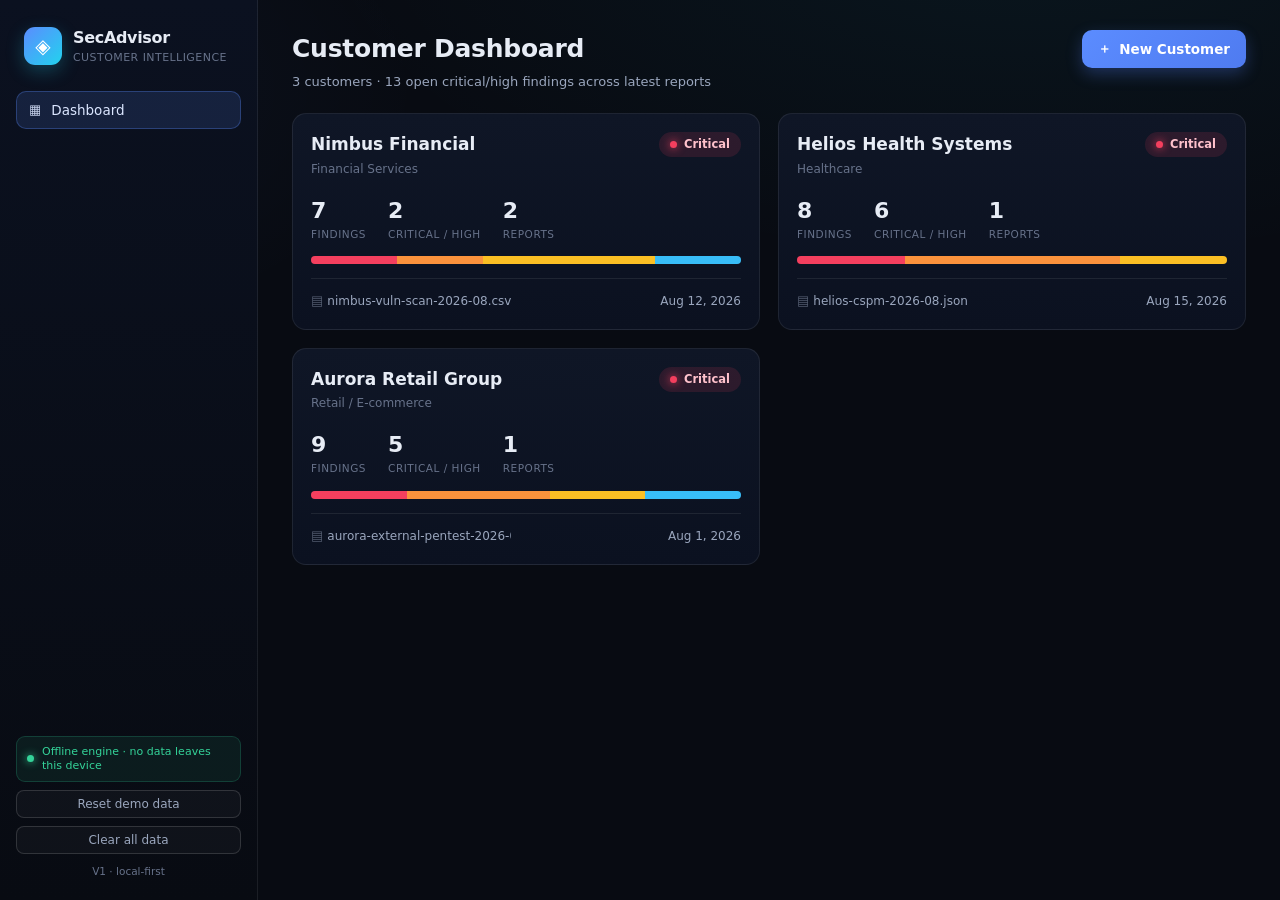
==== tools/advisor/index.html @ 7ce02249 "Security Consulting Toolkit: advisor dashboard + kanban + WAF investigator Consolidate local-first s" ====
<!doctype html>
<html lang="en">
  <head>
    <meta charset="utf-8" />
    <meta name="viewport" content="width=device-width, initial-scale=1" />
    <title>SecAdvisor — Customer Intelligence Dashboard</title>
    <meta
      name="description"
      content="Local-first security advisor dashboard: turn security reports into a traceable, customer-ready story. Runs entirely in your browser."
    />
    <link rel="stylesheet" href="styles.css" />
  </head>
  <body>
    <!-- App renders here -->
    <div id="app" class="app-root"></div>

    <!-- Overlay hosts -->
    <div id="modal-host"></div>
    <div id="busy-host"></div>
    <div id="toast-host" class="toast-host"></div>

    <noscript>
      <p style="padding: 2rem; color: #e5e7eb; background: #0b1220">
        This dashboard requires JavaScript. It runs entirely in your browser — no
        server and no network calls.
      </p>
    </noscript>

    <!-- Bundled, offline PDF text extraction (UMD build, exposes window.pdfjsLib) -->
    <script src="vendor/pdf.min.js"></script>

    <!-- Application modules (classic scripts, load order matters) -->
    <script src="js/utils.js"></script>
    <script src="js/dom.js"></script>
    <script src="js/normalization.js"></script>
    <script src="js/parsers.js"></script>
    <script src="js/analysis.js"></script>
    <script src="js/narrative.js"></script>
    <script src="js/demo.js"></script>
    <script src="js/store.js"></script>
    <script src="js/ui.js"></script>
    <script src="js/app.js"></script>
  </body>
</html>
---- tools/advisor/styles.css ----
/* ==========================================================================
   SecAdvisor — dark security-SaaS theme. Plain CSS, no build step.
   ========================================================================== */
:root {
  --bg: #080b12;
  --bg-1: #0b1120;
  --bg-2: #0f1626;
  --bg-3: #141d31;
  --panel: #0e1524;
  --border: rgba(255, 255, 255, 0.08);
  --border-2: rgba(255, 255, 255, 0.14);
  --text: #e7ecf5;
  --text-dim: #9aa6bd;
  --text-mute: #67728a;
  --accent: #5b8cff;
  --accent-2: #22d3ee;
  --accent-soft: rgba(91, 140, 255, 0.14);

  --critical: #f43f5e;
  --high: #fb923c;
  --medium: #fbbf24;
  --low: #38bdf8;
  --info: #94a3b8;
  --good: #34d399;

  --radius: 14px;
  --radius-sm: 9px;
  --shadow: 0 10px 30px rgba(0, 0, 0, 0.35);
  --font: "Segoe UI", Inter, system-ui, -apple-system, Roboto, Helvetica, Arial, sans-serif;
  --mono: "JetBrains Mono", "SF Mono", ui-monospace, Consolas, "Courier New", monospace;
}

* { box-sizing: border-box; }
html, body { margin: 0; height: 100%; }
body {
  background:
    radial-gradient(1200px 600px at 80% -10%, rgba(34, 211, 238, 0.06), transparent 60%),
    radial-gradient(1000px 500px at -10% 10%, rgba(91, 140, 255, 0.07), transparent 55%),
    var(--bg);
  color: var(--text);
  font-family: var(--font);
  font-size: 14px;
  line-height: 1.5;
  -webkit-font-smoothing: antialiased;
}
h1, h2, h3 { margin: 0; font-weight: 650; letter-spacing: -0.01em; }
button { font-family: inherit; cursor: pointer; }
::selection { background: rgba(91, 140, 255, 0.35); }

/* Scrollbars */
*::-webkit-scrollbar { width: 10px; height: 10px; }
*::-webkit-scrollbar-thumb { background: rgba(255,255,255,0.1); border-radius: 8px; }
*::-webkit-scrollbar-thumb:hover { background: rgba(255,255,255,0.18); }

/* ---------- Layout ---------- */
.layout { display: grid; grid-template-columns: 258px 1fr; min-height: 100vh; }
.main { padding: 30px 34px 60px; min-width: 0; }

/* ---------- Sidebar ---------- */
.sidebar {
  position: sticky; top: 0; height: 100vh;
  display: flex; flex-direction: column;
  padding: 20px 16px; gap: 8px;
  background: linear-gradient(180deg, var(--bg-1), var(--bg));
  border-right: 1px solid var(--border);
}
.brand { display: flex; align-items: center; gap: 11px; padding: 6px 8px 16px; }
.brand-mark {
  width: 38px; height: 38px; border-radius: 11px; display: grid; place-items: center;
  font-size: 20px; color: #fff;
  background: linear-gradient(135deg, var(--accent), var(--accent-2));
  box-shadow: 0 6px 18px rgba(34, 211, 238, 0.25);
}
.brand-title { font-weight: 700; font-size: 16px; letter-spacing: -0.02em; }
.brand-sub { font-size: 11px; color: var(--text-mute); letter-spacing: 0.04em; text-transform: uppercase; }
.sidebar-nav { display: flex; flex-direction: column; gap: 4px; }
.nav-item {
  display: flex; align-items: center; gap: 10px;
  padding: 10px 12px; border-radius: 10px; border: 1px solid transparent;
  background: transparent; color: var(--text-dim); font-size: 13.5px; text-align: left; width: 100%;
}
.nav-item:hover { background: rgba(255,255,255,0.04); color: var(--text); }
.nav-item.active { background: var(--accent-soft); color: #dbe6ff; border-color: rgba(91,140,255,0.3); }
.nav-ico { font-size: 13px; opacity: 0.9; }
.nav-ico.dim { opacity: 0.5; margin-right: 4px; }
.sidebar-spacer { flex: 1; }
.sidebar-foot { display: flex; flex-direction: column; gap: 8px; }
.engine-badge {
  display: flex; align-items: center; gap: 8px; font-size: 11px; color: var(--good);
  background: rgba(52, 211, 153, 0.08); border: 1px solid rgba(52, 211, 153, 0.2);
  padding: 8px 10px; border-radius: 9px; line-height: 1.3;
}
.engine-badge .dot { width: 7px; height: 7px; border-radius: 50%; background: var(--good); box-shadow: 0 0 8px var(--good); flex: none; }
.foot-note { font-size: 10.5px; color: var(--text-mute); text-align: center; padding-top: 2px; }

/* ---------- Buttons ---------- */
.primary-btn {
  display: inline-flex; align-items: center; gap: 8px; justify-content: center;
  background: linear-gradient(135deg, var(--accent), #4f7bf0);
  color: #fff; border: none; border-radius: 10px; padding: 10px 16px;
  font-size: 13.5px; font-weight: 600; box-shadow: 0 6px 16px rgba(79, 123, 240, 0.3);
  transition: transform 0.08s ease, filter 0.15s ease;
}
.primary-btn:hover { filter: brightness(1.08); }
.primary-btn:active { transform: translateY(1px); }
.primary-btn.big { padding: 13px 22px; font-size: 15px; }
.primary-btn.small { padding: 7px 12px; font-size: 12.5px; }
.btn-ico { font-size: 13px; }
.ghost-btn {
  background: rgba(255,255,255,0.03); color: var(--text-dim); border: 1px solid var(--border-2);
  border-radius: 10px; padding: 9px 14px; font-size: 13px; transition: background 0.15s ease;
}
.ghost-btn:hover { background: rgba(255,255,255,0.07); color: var(--text); }
.ghost-btn.small { padding: 6px 10px; font-size: 12px; border-radius: 8px; }
.ghost-btn.danger:hover { color: #ffd7dd; border-color: rgba(244,63,94,0.5); background: rgba(244,63,94,0.12); }
.icon-btn {
  width: 30px; height: 30px; border-radius: 8px; border: 1px solid var(--border);
  background: rgba(255,255,255,0.03); color: var(--text-dim); font-size: 13px;
  display: grid; place-items: center; transition: all 0.12s ease;
}
.icon-btn:hover { background: rgba(255,255,255,0.09); color: var(--text); }
.icon-btn.on { color: #ffd54a; border-color: rgba(255,213,74,0.5); background: rgba(255,213,74,0.12); }
.icon-btn.danger:hover { color: #ffb3bd; border-color: rgba(244,63,94,0.5); }

/* ---------- Page header ---------- */
.page-head { display: flex; align-items: flex-start; justify-content: space-between; gap: 20px; margin-bottom: 22px; }
.page-title { font-size: 25px; }
.page-sub { color: var(--text-dim); font-size: 13px; margin-top: 4px; }
.back-link {
  display: inline-flex; align-items: center; gap: 6px; background: none; border: none;
  color: var(--text-mute); font-size: 12.5px; padding: 0 0 8px; margin: 0;
}
.back-link:hover { color: var(--accent-2); }
.muted { color: var(--text-dim); }
.small { font-size: 12px; }
.row { display: flex; align-items: center; }
.row.gap { gap: 10px; }
.pad { padding: 14px; }

/* ---------- Panels ---------- */
.panel {
  background: linear-gradient(180deg, var(--bg-2), var(--bg-1));
  border: 1px solid var(--border); border-radius: var(--radius); padding: 18px;
}
.panel-label { font-size: 11px; text-transform: uppercase; letter-spacing: 0.08em; color: var(--text-mute); font-weight: 600; }

/* ---------- Dashboard cards ---------- */
.card-grid { display: grid; grid-template-columns: repeat(auto-fill, minmax(320px, 1fr)); gap: 18px; }
.cust-card {
  background: linear-gradient(180deg, var(--bg-2), var(--bg-1));
  border: 1px solid var(--border); border-radius: var(--radius); padding: 18px;
  cursor: pointer; transition: transform 0.1s ease, border-color 0.15s ease, box-shadow 0.15s ease;
}
.cust-card:hover { transform: translateY(-3px); border-color: var(--border-2); box-shadow: var(--shadow); }
.cust-card-top { display: flex; justify-content: space-between; align-items: flex-start; gap: 12px; }
.cust-name { font-size: 17px; font-weight: 650; }
.cust-industry { color: var(--text-mute); font-size: 12px; margin-top: 2px; }
.cust-metrics { display: flex; gap: 22px; margin: 16px 0 14px; }
.metric-val { font-size: 22px; font-weight: 700; letter-spacing: -0.02em; }
.metric-lbl { font-size: 10.5px; text-transform: uppercase; letter-spacing: 0.05em; color: var(--text-mute); }
.cust-card-foot { display: flex; justify-content: space-between; align-items: center; margin-top: 14px; padding-top: 12px; border-top: 1px solid var(--border); }
.cust-card-foot .muted { display: inline-flex; align-items: center; max-width: 200px; overflow: hidden; text-overflow: ellipsis; white-space: nowrap; }

/* Severity bar */
.sevbar { display: flex; height: 8px; border-radius: 6px; overflow: hidden; background: rgba(255,255,255,0.05); }
.sevbar.empty { opacity: 0.4; }
.sevseg { height: 100%; }
.sev-bg-critical { background: var(--critical); }
.sev-bg-high { background: var(--high); }
.sev-bg-medium { background: var(--medium); }
.sev-bg-low { background: var(--low); }
.sev-bg-info { background: var(--info); }

/* ---------- Badges / pills / tags ---------- */
.badge {
  display: inline-flex; align-items: center; gap: 6px; font-size: 11.5px; font-weight: 600;
  padding: 3px 9px; border-radius: 999px; border: 1px solid transparent; white-space: nowrap;
}
.badge .dot { width: 7px; height: 7px; border-radius: 50%; }
.sev-critical { color: #ffc2cc; background: rgba(244,63,94,0.14); border-color: rgba(244,63,94,0.35); }
.sev-critical .dot { background: var(--critical); }
.sev-high { color: #ffd6b0; background: rgba(251,146,60,0.14); border-color: rgba(251,146,60,0.35); }
.sev-high .dot { background: var(--high); }
.sev-medium { color: #ffe9ab; background: rgba(251,191,36,0.14); border-color: rgba(251,191,36,0.33); }
.sev-medium .dot { background: var(--medium); }
.sev-low { color: #bfe6ff; background: rgba(56,189,248,0.13); border-color: rgba(56,189,248,0.3); }
.sev-low .dot { background: var(--low); }
.sev-info { color: #d3dae6; background: rgba(148,163,184,0.13); border-color: rgba(148,163,184,0.3); }
.sev-info .dot { background: var(--info); }

.pill { display: inline-flex; align-items: center; gap: 7px; font-size: 11.5px; font-weight: 600; padding: 4px 11px; border-radius: 999px; }
.pill .dot { width: 7px; height: 7px; border-radius: 50%; }
.status-critical { color: #ffc2cc; background: rgba(244,63,94,0.13); } .status-critical .dot { background: var(--critical); box-shadow: 0 0 8px var(--critical); }
.status-attention { color: #ffd6b0; background: rgba(251,146,60,0.13); } .status-attention .dot { background: var(--high); box-shadow: 0 0 8px var(--high); }
.status-stable { color: #ffe9ab; background: rgba(251,191,36,0.12); } .status-stable .dot { background: var(--medium); }
.status-good { color: #b6f0d8; background: rgba(52,211,153,0.12); } .status-good .dot { background: var(--good); box-shadow: 0 0 8px var(--good); }

/* Provenance tags — the traceability vocabulary */
.prov { display: inline-flex; align-items: center; font-size: 10px; font-weight: 700; letter-spacing: 0.05em; text-transform: uppercase; padding: 3px 8px; border-radius: 6px; border: 1px solid; white-space: nowrap; }
.prov-FACT { color: #a7f3d0; background: rgba(16,185,129,0.1); border-color: rgba(16,185,129,0.4); }
.prov-AI_INTERPRETATION { color: #c4b5fd; background: rgba(124,92,255,0.12); border-color: rgba(124,92,255,0.45); }
.prov-RECOMMENDATION { color: #93c5fd; background: rgba(59,130,246,0.12); border-color: rgba(59,130,246,0.45); }

.cat-chip { font-size: 11px; color: var(--text-dim); background: rgba(255,255,255,0.04); border: 1px solid var(--border); padding: 2px 8px; border-radius: 6px; }
.cve-chip { font-family: var(--mono); font-size: 11px; color: #ffd6b0; background: rgba(251,146,60,0.1); border: 1px solid rgba(251,146,60,0.3); padding: 2px 7px; border-radius: 5px; }
.fmt-chip { font-size: 10px; font-weight: 700; letter-spacing: 0.05em; padding: 2px 6px; border-radius: 5px; background: rgba(255,255,255,0.06); color: var(--text-dim); }
.fmt-pdf { color: #ffb3bd; } .fmt-csv { color: #b6f0d8; } .fmt-json { color: #ffe9ab; } .fmt-txt { color: #bfe6ff; }
.count-chip { display: inline-grid; place-items: center; min-width: 20px; height: 18px; padding: 0 6px; font-size: 11px; font-weight: 700; border-radius: 6px; background: rgba(255,255,255,0.07); color: var(--text-dim); }
.fstatus { font-size: 11px; padding: 2px 8px; border-radius: 6px; border: 1px solid var(--border); }
.fstatus-open { color: #ffc2cc; background: rgba(244,63,94,0.08); }
.fstatus-in_progress { color: #ffe9ab; background: rgba(251,191,36,0.08); }
.fstatus-resolved { color: #b6f0d8; background: rgba(52,211,153,0.08); }
.fstatus-unknown { color: var(--text-mute); }

/* ---------- Empty states ---------- */
.empty-state, .empty-report { text-align: center; padding: 60px 20px; display: flex; flex-direction: column; align-items: center; gap: 10px; }
.empty-emoji { font-size: 40px; opacity: 0.85; }
.empty-state .row { margin-top: 10px; }

/* ---------- Upload panel ---------- */
.upload-panel { display: grid; grid-template-columns: 1fr 300px; gap: 20px; margin-bottom: 20px; }
.upload-left { min-width: 0; }
.dropzone {
  border: 1.5px dashed var(--border-2); border-radius: var(--radius); padding: 30px 20px;
  text-align: center; transition: all 0.15s ease; background: rgba(255,255,255,0.015); height: 100%;
  display: flex; flex-direction: column; align-items: center; justify-content: center; gap: 6px;
}
.dropzone:hover, .dropzone:focus { border-color: var(--accent); background: var(--accent-soft); outline: none; }
.dropzone.drag { border-color: var(--accent-2); background: rgba(34,211,238,0.1); transform: scale(1.005); }
.dz-ico { font-size: 28px; color: var(--accent); }
.dz-title { font-size: 15px; font-weight: 600; }
.dz-sub { font-size: 12px; color: var(--text-mute); }
.upload-right { display: flex; flex-direction: column; gap: 10px; }
.sample-select {
  width: 100%; padding: 10px 12px; border-radius: 10px; background: var(--bg-3);
  color: var(--text); border: 1px solid var(--border-2); font-size: 13px;
}
.hint { font-size: 11.5px; color: var(--text-mute); border-left: 2px solid rgba(52,211,153,0.4); padding-left: 10px; }

/* ---------- Customer body / report rail ---------- */
.cust-body { display: grid; grid-template-columns: 288px 1fr; gap: 20px; align-items: start; }
.report-rail { background: linear-gradient(180deg, var(--bg-2), var(--bg-1)); border: 1px solid var(--border); border-radius: var(--radius); padding: 14px; position: sticky; top: 20px; }
.rail-head { display: flex; align-items: center; justify-content: space-between; margin-bottom: 12px; }
.rail-list { display: flex; flex-direction: column; gap: 8px; max-height: 70vh; overflow: auto; }
.rail-item { border: 1px solid var(--border); border-radius: 10px; padding: 11px; cursor: pointer; transition: all 0.12s ease; }
.rail-item:hover { border-color: var(--border-2); background: rgba(255,255,255,0.03); }
.rail-item.active { border-color: rgba(91,140,255,0.5); background: var(--accent-soft); }
.rail-item-top { display: flex; align-items: center; justify-content: space-between; margin-bottom: 6px; }
.rail-name { font-size: 12.5px; font-weight: 600; overflow: hidden; text-overflow: ellipsis; white-space: nowrap; }
.rail-foot { display: flex; align-items: center; justify-content: space-between; margin-top: 8px; gap: 6px; }

/* ---------- Report main / tabs ---------- */
.report-main { min-width: 0; }
.tabs { display: flex; align-items: center; gap: 6px; margin-bottom: 16px; border-bottom: 1px solid var(--border); padding-bottom: 0; }
.tab { background: none; border: none; color: var(--text-dim); font-size: 14px; font-weight: 600; padding: 10px 4px; margin-right: 18px; border-bottom: 2px solid transparent; }
.tab:hover { color: var(--text); }
.tab.active { color: #fff; border-bottom-color: var(--accent); }
.tabs-spacer { flex: 1; }

/* ---------- Analysis summary ---------- */
.workspace { display: flex; flex-direction: column; gap: 18px; }
.summary-panel { display: flex; flex-direction: column; gap: 16px; }
.summary-top { display: grid; grid-template-columns: 1fr auto; gap: 20px; align-items: start; }
.exec-summary { font-size: 14.5px; line-height: 1.6; margin-top: 6px; max-width: 70ch; }
.summary-counts { display: flex; gap: 8px; }
.count-tile { border: 1px solid var(--border); border-radius: 10px; padding: 8px 12px; text-align: center; min-width: 58px; }
.count-num { font-size: 20px; font-weight: 700; }
.count-lbl { font-size: 10px; text-transform: uppercase; letter-spacing: 0.04em; color: var(--text-mute); }
.count-tile.sev-critical { border-color: rgba(244,63,94,0.4); } .count-tile.sev-critical .count-num { color: var(--critical); }
.count-tile.sev-high { border-color: rgba(251,146,60,0.4); } .count-tile.sev-high .count-num { color: var(--high); }
.count-tile.sev-medium { border-color: rgba(251,191,36,0.35); } .count-tile.sev-medium .count-num { color: var(--medium); }
.count-tile.sev-low { border-color: rgba(56,189,248,0.35); } .count-tile.sev-low .count-num { color: var(--low); }
.count-tile.sev-info { border-color: var(--border); } .count-tile.sev-info .count-num { color: var(--info); }

.prov-legend { display: flex; align-items: center; gap: 8px; font-size: 11px; color: var(--text-mute); flex-wrap: wrap; }
.prov-grid { display: grid; grid-template-columns: repeat(3, 1fr); gap: 12px; }
.prov-panel { border: 1px solid var(--border); border-radius: 11px; padding: 13px; background: rgba(255,255,255,0.015); }
.prov-panel-FACT { border-left: 3px solid rgba(16,185,129,0.6); }
.prov-panel-AI_INTERPRETATION { border-left: 3px solid rgba(124,92,255,0.6); }
.prov-panel-RECOMMENDATION { border-left: 3px solid rgba(59,130,246,0.6); }
.prov-panel-head { display: flex; align-items: center; justify-content: space-between; margin-bottom: 10px; gap: 8px; }
.prov-panel-title { font-size: 13px; font-weight: 650; }
.prov-list { margin: 0; padding-left: 18px; display: flex; flex-direction: column; gap: 7px; font-size: 12.5px; color: var(--text-dim); }
.prov-list li { line-height: 1.45; }

/* ---------- Delta panel ---------- */
.delta-panel { display: flex; flex-direction: column; gap: 14px; }
.delta-head { display: flex; align-items: center; gap: 12px; flex-wrap: wrap; }
.trend { display: inline-flex; align-items: center; gap: 6px; font-size: 12px; font-weight: 650; padding: 3px 10px; border-radius: 999px; }
.trend .dot { font-size: 9px; }
.trend-up { color: #b6f0d8; background: rgba(52,211,153,0.12); }
.trend-down { color: #ffc2cc; background: rgba(244,63,94,0.12); }
.trend-flat { color: var(--text-dim); background: rgba(255,255,255,0.05); }
.delta-grid { display: grid; grid-template-columns: repeat(5, 1fr); gap: 12px; }
.delta-col-head { display: flex; align-items: center; gap: 7px; font-size: 12px; font-weight: 650; margin-bottom: 8px; color: var(--text-dim); }
.chip-wrap { display: flex; flex-direction: column; gap: 5px; }
.delta-chip { font-size: 11px; padding: 4px 8px; border-radius: 6px; border: 1px solid var(--border); line-height: 1.3; }
.delta-chip.new { color: #ffd6b0; border-color: rgba(251,146,60,0.3); background: rgba(251,146,60,0.07); }
.delta-chip.resolved { color: #b6f0d8; border-color: rgba(52,211,153,0.3); background: rgba(52,211,153,0.07); }
.delta-chip.improve { color: #b6f0d8; border-color: rgba(52,211,153,0.25); }
.delta-chip.regress { color: #ffc2cc; border-color: rgba(244,63,94,0.3); background: rgba(244,63,94,0.07); }
.delta-chip.repeat { color: var(--text-dim); }

/* ---------- Findings ---------- */
.findings-wrap { display: flex; flex-direction: column; gap: 12px; }
.findings-head { display: flex; align-items: baseline; gap: 12px; }
.filters { display: flex; align-items: center; justify-content: space-between; gap: 12px; flex-wrap: wrap; }
.seg { display: inline-flex; background: var(--bg-2); border: 1px solid var(--border); border-radius: 9px; padding: 3px; }
.seg-btn { background: none; border: none; color: var(--text-dim); font-size: 12px; padding: 5px 11px; border-radius: 7px; }
.seg-btn:hover { color: var(--text); }
.seg-btn.active { background: var(--accent-soft); color: #dbe6ff; }
.checkline { display: inline-flex; align-items: center; gap: 7px; font-size: 12px; color: var(--text-dim); cursor: pointer; }
.checkline input { accent-color: var(--accent); }
.findings-list { display: flex; flex-direction: column; gap: 11px; }

.finding-card { display: flex; gap: 12px; border: 1px solid var(--border); border-radius: 12px; padding: 14px; background: linear-gradient(180deg, var(--bg-2), var(--bg-1)); transition: border-color 0.12s ease; }
.finding-card:hover { border-color: var(--border-2); }
.finding-card.important { border-color: rgba(255,213,74,0.4); box-shadow: inset 3px 0 0 rgba(255,213,74,0.6); }
.finding-card.removed { opacity: 0.5; }
.finding-card.editing { border-color: rgba(91,140,255,0.5); }
.fc-main { flex: 1; min-width: 0; display: flex; flex-direction: column; gap: 9px; }
.fc-head { display: flex; align-items: center; gap: 8px; flex-wrap: wrap; }
.fc-spacer { flex: 1; }
.fc-title { font-size: 14.5px; font-weight: 600; line-height: 1.4; }
.edited-dot { color: var(--accent-2); margin-right: 6px; }
.fc-desc { font-size: 13px; color: var(--text-dim); line-height: 1.5; }
.cve-wrap { display: flex; gap: 6px; flex-wrap: wrap; }
.ai-note, .rec-note { display: flex; align-items: flex-start; gap: 9px; font-size: 12.5px; color: var(--text-dim); background: rgba(255,255,255,0.02); border: 1px solid var(--border); border-radius: 8px; padding: 8px 10px; }
.fc-actions { display: flex; flex-direction: column; gap: 6px; }

.evidence { border: 1px solid var(--border); border-radius: 8px; background: rgba(0,0,0,0.2); }
.evidence summary { list-style: none; cursor: pointer; padding: 8px 11px; display: flex; align-items: center; gap: 10px; font-size: 12px; }
.evidence summary::-webkit-details-marker { display: none; }
.ev-label { font-weight: 600; color: var(--text-dim); }
.ev-label::before { content: "▸ "; color: var(--text-mute); }
details[open] .ev-label::before { content: "▾ "; }
.ev-body { padding: 0 11px 11px; display: flex; flex-direction: column; gap: 8px; }
.ev-prov { display: flex; align-items: center; gap: 8px; }
.ev-pre { font-family: var(--mono); font-size: 11.5px; color: #c8d2e4; background: rgba(0,0,0,0.35); border: 1px solid var(--border); border-radius: 7px; padding: 10px; margin: 0; white-space: pre-wrap; word-break: break-word; max-height: 220px; overflow: auto; }

/* ---------- Edit finding ---------- */
.edit-input, .edit-textarea, .edit-select {
  width: 100%; background: var(--bg-3); border: 1px solid var(--border-2); border-radius: 9px;
  color: var(--text); padding: 9px 11px; font-size: 13px; font-family: inherit;
}
.edit-input:focus, .edit-textarea:focus, .edit-select:focus { outline: none; border-color: var(--accent); }
.edit-input.err { border-color: var(--critical); }
.edit-textarea { resize: vertical; }
.edit-select { width: auto; }
.edit-lbl { font-size: 11px; text-transform: uppercase; letter-spacing: 0.05em; color: var(--text-mute); font-weight: 600; }
.edit-row { display: flex; align-items: center; gap: 10px; flex-wrap: wrap; }
.edit-actions { display: flex; align-items: center; gap: 10px; margin-top: 4px; flex-wrap: wrap; }

/* ---------- Story ---------- */
.story-empty { text-align: center; display: flex; flex-direction: column; align-items: center; gap: 12px; padding: 44px 20px; }
.story-empty-ico { font-size: 40px; }
.story-empty h3 { font-size: 18px; }
.story-empty .muted { max-width: 60ch; }
.story-panel { display: flex; flex-direction: column; gap: 12px; }
.story-head { display: flex; align-items: center; justify-content: space-between; gap: 12px; flex-wrap: wrap; }
.story-toggle { display: inline-flex; background: var(--bg-2); border: 1px solid var(--border); border-radius: 10px; padding: 3px; }
.toggle-btn { background: none; border: none; color: var(--text-dim); font-size: 13px; font-weight: 600; padding: 7px 16px; border-radius: 8px; }
.toggle-btn.active { background: linear-gradient(135deg, var(--accent), #4f7bf0); color: #fff; }
.story-actions { display: flex; align-items: center; gap: 8px; flex-wrap: wrap; }
.edited-flag { font-size: 11px; color: #c4b5fd; background: rgba(124,92,255,0.12); border: 1px solid rgba(124,92,255,0.4); padding: 3px 9px; border-radius: 6px; }
.story-meta { display: flex; gap: 6px; flex-wrap: wrap; }
.story-text {
  width: 100%; min-height: 460px; resize: vertical; background: rgba(0,0,0,0.28);
  border: 1px solid var(--border-2); border-radius: 11px; color: #dbe3f0; padding: 18px;
  font-family: var(--mono); font-size: 13px; line-height: 1.65; white-space: pre-wrap;
}
.story-text:focus { outline: none; border-color: var(--accent); }

/* ---------- Modal ---------- */
.modal-overlay { position: fixed; inset: 0; background: rgba(4,7,13,0.72); backdrop-filter: blur(4px); display: grid; place-items: center; z-index: 100; padding: 20px; }
.modal { width: 100%; max-width: 460px; background: var(--bg-2); border: 1px solid var(--border-2); border-radius: 16px; box-shadow: var(--shadow); overflow: hidden; }
.modal-head { display: flex; align-items: center; justify-content: space-between; padding: 18px 20px; border-bottom: 1px solid var(--border); }
.modal-body { padding: 20px; display: flex; flex-direction: column; gap: 14px; }
.modal-foot { padding: 16px 20px; display: flex; justify-content: flex-end; gap: 10px; border-top: 1px solid var(--border); }
.field { display: flex; flex-direction: column; gap: 6px; }

/* ---------- Busy ---------- */
.busy-overlay { position: fixed; inset: 0; background: rgba(4,7,13,0.55); backdrop-filter: blur(2px); display: grid; place-items: center; z-index: 200; }
.busy-card { display: flex; align-items: center; gap: 14px; background: var(--bg-2); border: 1px solid var(--border-2); border-radius: 12px; padding: 18px 24px; box-shadow: var(--shadow); font-size: 14px; }
.spinner { width: 22px; height: 22px; border-radius: 50%; border: 3px solid rgba(255,255,255,0.15); border-top-color: var(--accent); animation: spin 0.7s linear infinite; }
@keyframes spin { to { transform: rotate(360deg); } }

/* ---------- Toasts ---------- */
.toast-host { position: fixed; bottom: 22px; right: 22px; display: flex; flex-direction: column; gap: 10px; z-index: 300; }
.toast { min-width: 240px; max-width: 380px; padding: 12px 15px; border-radius: 11px; font-size: 13px; background: var(--bg-3); border: 1px solid var(--border-2); box-shadow: var(--shadow); opacity: 0; transform: translateX(20px); transition: all 0.25s ease; }
.toast.show { opacity: 1; transform: translateX(0); }
.toast-success { border-left: 3px solid var(--good); }
.toast-error { border-left: 3px solid var(--critical); }
.toast-info { border-left: 3px solid var(--accent); }

/* ---------- Responsive ---------- */
@media (max-width: 1100px) {
  .prov-grid { grid-template-columns: 1fr; }
  .delta-grid { grid-template-columns: repeat(2, 1fr); }
  .summary-top { grid-template-columns: 1fr; }
  .upload-panel { grid-template-columns: 1fr; }
  .cust-body { grid-template-columns: 1fr; }
  .report-rail { position: static; }
}
@media (max-width: 720px) {
  .layout { grid-template-columns: 1fr; }
  .sidebar { position: static; height: auto; flex-direction: row; align-items: center; flex-wrap: wrap; gap: 10px; }
  .brand { padding: 0; }
  .sidebar-nav { flex-direction: row; }
  .sidebar-spacer { display: none; }
  .sidebar-foot { flex-direction: row; align-items: center; }
  .foot-note { display: none; }
  .main { padding: 20px 16px 50px; }
  .delta-grid { grid-template-columns: 1fr; }
  .page-head { flex-direction: column; }
}
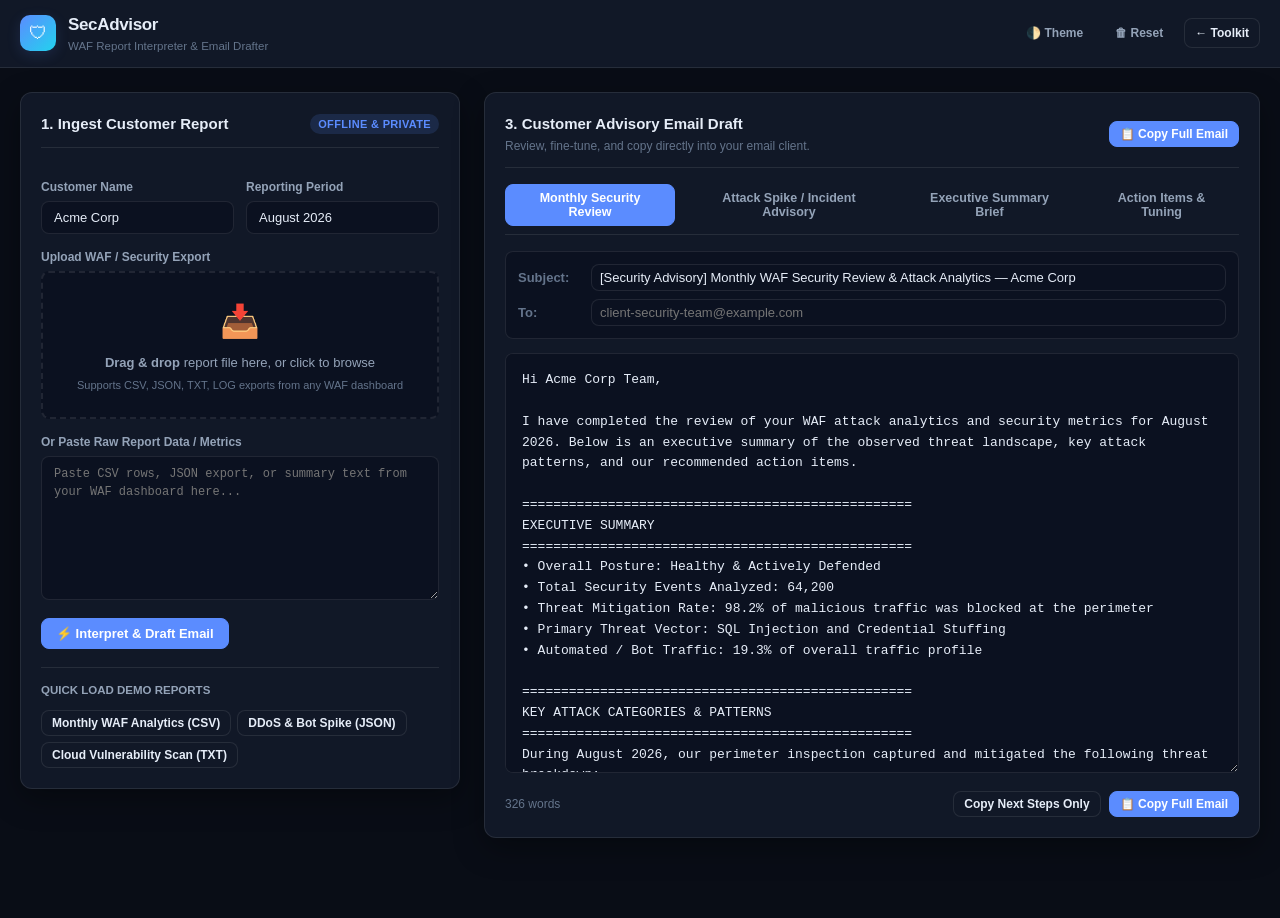
==== commit 68c5bca6: "Streamline SecAdvisor into single-file WAF analytics interpreter and email drafter" ====
--- a/tools/advisor/index.html
+++ b/tools/advisor/index.html
@@ -1,44 +1,1409 @@
-<!doctype html>
-<html lang="en">
-  <head>
-    <meta charset="utf-8" />
-    <meta name="viewport" content="width=device-width, initial-scale=1" />
-    <title>SecAdvisor — Customer Intelligence Dashboard</title>
-    <meta
-      name="description"
-      content="Local-first security advisor dashboard: turn security reports into a traceable, customer-ready story. Runs entirely in your browser."
-    />
-    <link rel="stylesheet" href="styles.css" />
-  </head>
-  <body>
-    <!-- App renders here -->
-    <div id="app" class="app-root"></div>
-
-    <!-- Overlay hosts -->
-    <div id="modal-host"></div>
-    <div id="busy-host"></div>
-    <div id="toast-host" class="toast-host"></div>
-
-    <noscript>
-      <p style="padding: 2rem; color: #e5e7eb; background: #0b1220">
-        This dashboard requires JavaScript. It runs entirely in your browser — no
-        server and no network calls.
-      </p>
-    </noscript>
-
-    <!-- Bundled, offline PDF text extraction (UMD build, exposes window.pdfjsLib) -->
-    <script src="vendor/pdf.min.js"></script>
-
-    <!-- Application modules (classic scripts, load order matters) -->
-    <script src="js/utils.js"></script>
-    <script src="js/dom.js"></script>
-    <script src="js/normalization.js"></script>
-    <script src="js/parsers.js"></script>
-    <script src="js/analysis.js"></script>
-    <script src="js/narrative.js"></script>
-    <script src="js/demo.js"></script>
-    <script src="js/store.js"></script>
-    <script src="js/ui.js"></script>
-    <script src="js/app.js"></script>
-  </body>
+<!DOCTYPE html>
+<html lang="en" data-theme="dark">
+<head>
+<meta charset="UTF-8">
+<meta name="viewport" content="width=device-width, initial-scale=1.0">
+<title>SecAdvisor</title>
+<meta name="description" content="SecAdvisor — Upload WAF and security reports to interpret attack analytics and automatically draft customer-ready advisory emails. Runs offline in your browser.">
+<style>
+  :root {
+    --bg: #090d16;
+    --bg-card: #111827;
+    --bg-card-hover: #162032;
+    --bg-input: #0b1120;
+    --border: rgba(255, 255, 255, 0.09);
+    --border-focus: #5b8cff;
+    --text: #e6edf8;
+    --text-dim: #94a3b8;
+    --text-muted: #64748b;
+    --accent: #5b8cff;
+    --accent-glow: rgba(91, 140, 255, 0.15);
+    --cyan: #22d3ee;
+    --green: #34d399;
+    --amber: #fbbf24;
+    --red: #f87171;
+    --purple: #a78bfa;
+    --radius: 12px;
+    --radius-sm: 8px;
+    --font: -apple-system, BlinkMacSystemFont, "Segoe UI", Roboto, Helvetica, Arial, sans-serif;
+    --font-mono: ui-monospace, SFMono-Regular, Menlo, Monaco, Consolas, monospace;
+    --shadow: 0 10px 30px rgba(0, 0, 0, 0.35);
+  }
+
+  html[data-theme="light"] {
+    --bg: #f8fafc;
+    --bg-card: #ffffff;
+    --bg-card-hover: #f1f5f9;
+    --bg-input: #f8fafc;
+    --border: rgba(0, 0, 0, 0.1);
+    --border-focus: #3b82f6;
+    --text: #0f172a;
+    --text-dim: #475569;
+    --text-muted: #94a3b8;
+    --accent: #3b82f6;
+    --accent-glow: rgba(59, 130, 246, 0.12);
+    --cyan: #0284c7;
+    --green: #10b981;
+    --amber: #d97706;
+    --red: #ef4444;
+    --purple: #7c3aed;
+    --shadow: 0 10px 30px rgba(0, 0, 0, 0.06);
+  }
+
+  * { box-sizing: border-box; margin: 0; padding: 0; }
+
+  body {
+    font-family: var(--font);
+    background: var(--bg);
+    color: var(--text);
+    min-height: 100vh;
+    font-size: 14px;
+    line-height: 1.5;
+    -webkit-font-smoothing: antialiased;
+  }
+
+  /* Header / Nav */
+  header {
+    background: var(--bg-card);
+    border-bottom: 1px solid var(--border);
+    position: sticky;
+    top: 0;
+    z-index: 100;
+  }
+
+  .header-inner {
+    max-width: 1280px;
+    margin: 0 auto;
+    padding: 12px 20px;
+    display: flex;
+    align-items: center;
+    justify-content: space-between;
+    gap: 16px;
+  }
+
+  .brand-group {
+    display: flex;
+    align-items: center;
+    gap: 12px;
+    text-decoration: none;
+    color: inherit;
+  }
+
+  .logo-icon {
+    width: 36px;
+    height: 36px;
+    border-radius: 10px;
+    background: linear-gradient(135deg, var(--accent), var(--cyan));
+    display: grid;
+    place-items: center;
+    font-size: 18px;
+    color: #fff;
+    box-shadow: 0 4px 14px var(--accent-glow);
+  }
+
+  .brand-text h1 {
+    font-size: 17px;
+    font-weight: 700;
+    letter-spacing: -0.02em;
+  }
+
+  .brand-text p {
+    font-size: 11.5px;
+    color: var(--text-muted);
+  }
+
+  .header-actions {
+    display: flex;
+    align-items: center;
+    gap: 10px;
+  }
+
+  .btn {
+    display: inline-flex;
+    align-items: center;
+    gap: 6px;
+    padding: 7px 14px;
+    border-radius: var(--radius-sm);
+    font-size: 13px;
+    font-weight: 600;
+    cursor: pointer;
+    border: 1px solid var(--border);
+    background: var(--bg-card);
+    color: var(--text);
+    transition: all 0.15s ease;
+    font-family: inherit;
+    text-decoration: none;
+  }
+
+  .btn:hover {
+    background: var(--bg-card-hover);
+    border-color: var(--border-focus);
+  }
+
+  .btn-primary {
+    background: var(--accent);
+    color: #ffffff;
+    border-color: var(--accent);
+  }
+
+  .btn-primary:hover {
+    background: #4a7be6;
+    border-color: #4a7be6;
+    color: #ffffff;
+  }
+
+  .btn-sm {
+    padding: 5px 10px;
+    font-size: 12px;
+  }
+
+  .btn-ghost {
+    background: transparent;
+    border-color: transparent;
+    color: var(--text-dim);
+  }
+
+  .btn-ghost:hover {
+    background: var(--bg-card-hover);
+    color: var(--text);
+  }
+
+  /* Main Container */
+  .container {
+    max-width: 1280px;
+    margin: 0 auto;
+    padding: 24px 20px 60px;
+  }
+
+  /* Grid layout */
+  .layout-grid {
+    display: grid;
+    grid-template-columns: 440px 1fr;
+    gap: 24px;
+    align-items: start;
+  }
+
+  @media (max-width: 1024px) {
+    .layout-grid {
+      grid-template-columns: 1fr;
+    }
+  }
+
+  .card {
+    background: var(--bg-card);
+    border: 1px solid var(--border);
+    border-radius: var(--radius);
+    padding: 20px;
+    box-shadow: var(--shadow);
+    margin-bottom: 20px;
+  }
+
+  .card-header {
+    display: flex;
+    align-items: center;
+    justify-content: space-between;
+    margin-bottom: 16px;
+    padding-bottom: 12px;
+    border-bottom: 1px solid var(--border);
+  }
+
+  .card-title {
+    font-size: 15px;
+    font-weight: 700;
+    display: flex;
+    align-items: center;
+    gap: 8px;
+  }
+
+  .badge {
+    font-size: 11px;
+    padding: 2px 8px;
+    border-radius: 999px;
+    font-weight: 600;
+    text-transform: uppercase;
+    letter-spacing: 0.03em;
+  }
+
+  .badge-blue { background: rgba(91, 140, 255, 0.15); color: var(--accent); }
+  .badge-green { background: rgba(52, 211, 153, 0.15); color: var(--green); }
+  .badge-amber { background: rgba(251, 191, 36, 0.15); color: var(--amber); }
+  .badge-red { background: rgba(248, 113, 113, 0.15); color: var(--red); }
+  .badge-purple { background: rgba(167, 139, 250, 0.15); color: var(--purple); }
+
+  /* Upload & Inputs */
+  .dropzone {
+    border: 2px dashed var(--border);
+    border-radius: var(--radius-sm);
+    padding: 24px 16px;
+    text-align: center;
+    background: var(--bg-input);
+    cursor: pointer;
+    transition: all 0.2s ease;
+  }
+
+  .dropzone:hover, .dropzone.dragover {
+    border-color: var(--accent);
+    background: var(--accent-glow);
+  }
+
+  .dropzone-icon {
+    font-size: 32px;
+    margin-bottom: 8px;
+  }
+
+  .dropzone-text {
+    font-size: 13px;
+    color: var(--text-dim);
+  }
+
+  .dropzone-hint {
+    font-size: 11px;
+    color: var(--text-muted);
+    margin-top: 4px;
+  }
+
+  .form-group {
+    margin-top: 14px;
+  }
+
+  .form-row {
+    display: grid;
+    grid-template-columns: 1fr 1fr;
+    gap: 12px;
+  }
+
+  label {
+    display: block;
+    font-size: 12px;
+    font-weight: 600;
+    color: var(--text-dim);
+    margin-bottom: 5px;
+  }
+
+  input[type="text"], input[type="date"], select, textarea {
+    width: 100%;
+    padding: 8px 12px;
+    background: var(--bg-input);
+    border: 1px solid var(--border);
+    border-radius: var(--radius-sm);
+    color: var(--text);
+    font-family: inherit;
+    font-size: 13px;
+    transition: border-color 0.15s ease;
+  }
+
+  input:focus, select:focus, textarea:focus {
+    outline: none;
+    border-color: var(--accent);
+    box-shadow: 0 0 0 2px var(--accent-glow);
+  }
+
+  textarea {
+    resize: vertical;
+    font-family: var(--font-mono);
+    font-size: 12px;
+    line-height: 1.5;
+  }
+
+  .sample-btns {
+    display: flex;
+    flex-wrap: wrap;
+    gap: 6px;
+    margin-top: 10px;
+  }
+
+  /* Metrics Stats Row */
+  .metrics-grid {
+    display: grid;
+    grid-template-columns: repeat(auto-fit, minmax(130px, 1fr));
+    gap: 12px;
+    margin-bottom: 20px;
+  }
+
+  .metric-box {
+    background: var(--bg-input);
+    border: 1px solid var(--border);
+    border-radius: var(--radius-sm);
+    padding: 12px;
+  }
+
+  .metric-val {
+    font-size: 20px;
+    font-weight: 800;
+    letter-spacing: -0.02em;
+    color: var(--text);
+  }
+
+  .metric-lbl {
+    font-size: 11px;
+    color: var(--text-muted);
+    text-transform: uppercase;
+    letter-spacing: 0.05em;
+    margin-top: 2px;
+  }
+
+  /* Table styles */
+  .table-wrap {
+    overflow-x: auto;
+    border: 1px solid var(--border);
+    border-radius: var(--radius-sm);
+    margin-top: 12px;
+  }
+
+  table {
+    width: 100%;
+    border-collapse: collapse;
+    font-size: 12.5px;
+    text-align: left;
+  }
+
+  th {
+    background: var(--bg-input);
+    color: var(--text-muted);
+    font-weight: 600;
+    padding: 8px 12px;
+    border-bottom: 1px solid var(--border);
+    font-size: 11.5px;
+    text-transform: uppercase;
+  }
+
+  td {
+    padding: 8px 12px;
+    border-bottom: 1px solid var(--border);
+    color: var(--text);
+  }
+
+  tr:last-child td { border-bottom: none; }
+
+  /* Email Editor & Tabs */
+  .tab-bar {
+    display: flex;
+    gap: 8px;
+    border-bottom: 1px solid var(--border);
+    margin-bottom: 16px;
+    padding-bottom: 8px;
+  }
+
+  .tab-btn {
+    background: transparent;
+    border: 1px solid transparent;
+    color: var(--text-dim);
+    padding: 6px 12px;
+    border-radius: var(--radius-sm);
+    font-size: 12.5px;
+    font-weight: 600;
+    cursor: pointer;
+    font-family: inherit;
+    transition: all 0.15s ease;
+  }
+
+  .tab-btn:hover {
+    color: var(--text);
+    background: var(--bg-card-hover);
+  }
+
+  .tab-btn.active {
+    background: var(--accent);
+    color: #fff;
+    border-color: var(--accent);
+  }
+
+  .email-meta {
+    background: var(--bg-input);
+    border: 1px solid var(--border);
+    border-radius: var(--radius-sm);
+    padding: 12px;
+    margin-bottom: 14px;
+    display: flex;
+    flex-direction: column;
+    gap: 8px;
+  }
+
+  .email-meta-row {
+    display: flex;
+    align-items: center;
+    gap: 8px;
+    font-size: 13px;
+  }
+
+  .email-meta-row span {
+    font-weight: 600;
+    color: var(--text-muted);
+    width: 65px;
+  }
+
+  .email-meta-row input {
+    flex: 1;
+    padding: 5px 8px;
+    font-size: 13px;
+  }
+
+  .email-body-editor {
+    width: 100%;
+    min-height: 420px;
+    background: var(--bg-input);
+    color: var(--text);
+    border: 1px solid var(--border);
+    border-radius: var(--radius-sm);
+    padding: 16px;
+    font-family: var(--font-mono);
+    font-size: 13px;
+    line-height: 1.6;
+    white-space: pre-wrap;
+  }
+
+  /* Toast Notification */
+  .toast {
+    position: fixed;
+    bottom: 24px;
+    right: 24px;
+    background: #1e293b;
+    color: #f8fafc;
+    border: 1px solid rgba(255, 255, 255, 0.15);
+    padding: 12px 18px;
+    border-radius: var(--radius-sm);
+    font-size: 13px;
+    font-weight: 600;
+    box-shadow: 0 10px 25px rgba(0,0,0,0.5);
+    display: flex;
+    align-items: center;
+    gap: 8px;
+    z-index: 1000;
+    opacity: 0;
+    transform: translateY(10px);
+    transition: all 0.2s ease;
+    pointer-events: none;
+  }
+
+  .toast.show {
+    opacity: 1;
+    transform: translateY(0);
+  }
+
+  .empty-state {
+    text-align: center;
+    padding: 48px 20px;
+    color: var(--text-dim);
+  }
+
+  .empty-state-icon {
+    font-size: 40px;
+    margin-bottom: 12px;
+    opacity: 0.6;
+  }
+
+  .section-subtitle {
+    font-size: 12px;
+    color: var(--text-muted);
+    margin-top: 2px;
+  }
+</style>
+</head>
+<body>
+
+<header>
+  <div class="header-inner">
+    <a href="../../index.html" class="brand-group" title="Back to Toolkit">
+      <div class="logo-icon">🛡</div>
+      <div class="brand-text">
+        <h1>SecAdvisor</h1>
+        <p>WAF Report Interpreter &amp; Email Drafter</p>
+      </div>
+    </a>
+    <div class="header-actions">
+      <button class="btn btn-ghost btn-sm" id="theme-btn" title="Toggle Light/Dark">🌓 Theme</button>
+      <button class="btn btn-ghost btn-sm" id="clear-btn" title="Clear all data">🗑 Reset</button>
+      <a href="../../index.html" class="btn btn-sm">← Toolkit</a>
+    </div>
+  </div>
+</header>
+
+<main class="container">
+  <div class="layout-grid">
+    
+    <!-- LEFT COLUMN: Report Upload & Configuration -->
+    <div class="col-input">
+      <div class="card">
+        <div class="card-header">
+          <div class="card-title">
+            <span>1. Ingest Customer Report</span>
+          </div>
+          <span class="badge badge-blue">Offline &amp; Private</span>
+        </div>
+
+        <!-- Customer & Date Config -->
+        <div class="form-row">
+          <div class="form-group">
+            <label for="cust-name">Customer Name</label>
+            <input type="text" id="cust-name" placeholder="e.g. Acme Corp" value="Acme Corp">
+          </div>
+          <div class="form-group">
+            <label for="rep-period">Reporting Period</label>
+            <input type="text" id="rep-period" placeholder="e.g. August 2026" value="August 2026">
+          </div>
+        </div>
+
+        <!-- Dropzone -->
+        <div class="form-group">
+          <label>Upload WAF / Security Export</label>
+          <div class="dropzone" id="dropzone">
+            <div class="dropzone-icon">📥</div>
+            <div class="dropzone-text"><b>Drag &amp; drop</b> report file here, or click to browse</div>
+            <div class="dropzone-hint">Supports CSV, JSON, TXT, LOG exports from any WAF dashboard</div>
+            <input type="file" id="file-input" style="display:none;" accept=".csv,.json,.txt,.log,.tsv">
+          </div>
+        </div>
+
+        <!-- Paste Text Area -->
+        <div class="form-group">
+          <label for="paste-input">Or Paste Raw Report Data / Metrics</label>
+          <textarea id="paste-input" rows="7" placeholder="Paste CSV rows, JSON export, or summary text from your WAF dashboard here..."></textarea>
+        </div>
+
+        <div style="display:flex; justify-content:space-between; align-items:center; margin-top:12px;">
+          <button class="btn btn-primary" id="analyze-btn">⚡ Interpret &amp; Draft Email</button>
+        </div>
+
+        <!-- Quick Samples -->
+        <div class="form-group" style="margin-top:18px; padding-top:14px; border-top:1px solid var(--border);">
+          <label style="font-size:11.5px; text-transform:uppercase;">Quick Load Demo Reports</label>
+          <div class="sample-btns">
+            <button class="btn btn-sm" id="sample-waf-monthly">Monthly WAF Analytics (CSV)</button>
+            <button class="btn btn-sm" id="sample-waf-incident">DDoS &amp; Bot Spike (JSON)</button>
+            <button class="btn btn-sm" id="sample-vuln-scan">Cloud Vulnerability Scan (TXT)</button>
+          </div>
+        </div>
+      </div>
+
+      <!-- Quick Analysis Breakdown Card -->
+      <div class="card" id="analytics-card" style="display:none;">
+        <div class="card-header">
+          <div class="card-title">
+            <span>2. Report Intelligence</span>
+          </div>
+          <span class="badge badge-green" id="threat-level-badge">Analyzed</span>
+        </div>
+
+        <div class="metrics-grid">
+          <div class="metric-box">
+            <div class="metric-val" id="metric-total-events">0</div>
+            <div class="metric-lbl">Total Events</div>
+          </div>
+          <div class="metric-box">
+            <div class="metric-val" id="metric-blocked" style="color:var(--green)">0%</div>
+            <div class="metric-lbl">Blocked Rate</div>
+          </div>
+          <div class="metric-box">
+            <div class="metric-val" id="metric-top-threat" style="font-size:15px; color:var(--red)">—</div>
+            <div class="metric-lbl">Top Attack</div>
+          </div>
+          <div class="metric-box">
+            <div class="metric-val" id="metric-bot-pct" style="color:var(--amber)">0%</div>
+            <div class="metric-lbl">Bot Activity</div>
+          </div>
+        </div>
+
+        <div id="breakdown-content"></div>
+      </div>
+    </div>
+
+    <!-- RIGHT COLUMN: Customer-Ready Email Drafter -->
+    <div class="col-output">
+      <div class="card">
+        <div class="card-header">
+          <div>
+            <div class="card-title">
+              <span>3. Customer Advisory Email Draft</span>
+            </div>
+            <div class="section-subtitle">Review, fine-tune, and copy directly into your email client.</div>
+          </div>
+          <div style="display:flex; gap:8px;">
+            <button class="btn btn-sm btn-primary" id="copy-email-btn">📋 Copy Full Email</button>
+          </div>
+        </div>
+
+        <!-- Email Template Selector -->
+        <div class="tab-bar">
+          <button class="tab-btn active" data-template="monthly">Monthly Security Review</button>
+          <button class="tab-btn" data-template="incident">Attack Spike / Incident Advisory</button>
+          <button class="tab-btn" data-template="executive">Executive Summary Brief</button>
+          <button class="tab-btn" data-template="action">Action Items &amp; Tuning</button>
+        </div>
+
+        <!-- Meta headers -->
+        <div class="email-meta">
+          <div class="email-meta-row">
+            <span>Subject:</span>
+            <input type="text" id="email-subject" value="[Security Advisory] Monthly WAF Security Review & Attack Analytics — Acme Corp">
+          </div>
+          <div class="email-meta-row">
+            <span>To:</span>
+            <input type="text" id="email-recipient" placeholder="client-security-team@example.com">
+          </div>
+        </div>
+
+        <!-- Editable Email Body -->
+        <textarea id="email-body" class="email-body-editor" spellcheck="false"></textarea>
+
+        <div style="display:flex; justify-content:space-between; align-items:center; margin-top:12px;">
+          <span style="font-size:12px; color:var(--text-muted);" id="word-count-info">0 words</span>
+          <div style="display:flex; gap:8px;">
+            <button class="btn btn-sm" id="copy-recs-btn">Copy Next Steps Only</button>
+            <button class="btn btn-sm btn-primary" id="copy-email-btn-2">📋 Copy Full Email</button>
+          </div>
+        </div>
+      </div>
+    </div>
+
+  </div>
+</main>
+
+<div class="toast" id="toast">Copied to clipboard!</div>
+
+<script>
+(function() {
+  "use strict";
+
+  const STORAGE_KEY = "secadvisor_state_v3";
+  let activeTemplate = "monthly";
+  let parsedReportData = null;
+
+  // DOM Elements
+  const $ = (id) => document.getElementById(id);
+  const custNameInput = $("cust-name");
+  const repPeriodInput = $("rep-period");
+  const pasteInput = $("paste-input");
+  const fileInput = $("file-input");
+  const dropzone = $("dropzone");
+  const emailSubject = $("email-subject");
+  const emailRecipient = $("email-recipient");
+  const emailBody = $("email-body");
+  const analyticsCard = $("analytics-card");
+  const breakdownContent = $("breakdown-content");
+  const wordCountInfo = $("word-count-info");
+  const toastEl = $("toast");
+
+  // Sample Datasets
+  const SAMPLE_WAF_CSV = `Timestamp,ClientIP,Country,Method,URL,AttackCategory,Action,RequestResult,RuleName,UserAgent
+2026-08-16 14:02:11,198.51.100.45,US,POST,/api/v1/auth/login,Account Takeover / Brute Force,Block,Blocked,High-Rate Login Defense,python-requests/2.28
+2026-08-16 14:02:15,198.51.100.45,US,POST,/api/v1/auth/login,Account Takeover / Brute Force,Block,Blocked,High-Rate Login Defense,python-requests/2.28
+2026-08-16 14:05:32,203.0.113.88,DE,GET,/products/detail.php?id=1%20UNION%20SELECT%20null,SQL Injection,Block,Blocked,OWASP Top 10 SQLi Filter,sqlmap/1.6
+2026-08-16 14:05:40,203.0.113.88,DE,GET,/products/detail.php?id=1%20UNION%20SELECT%20schema_name,SQL Injection,Block,Blocked,OWASP Top 10 SQLi Filter,sqlmap/1.6
+2026-08-16 14:12:01,192.0.2.14,FR,POST,/api/v2/search,Cross Site Scripting (XSS),Block,Blocked,Generic XSS Filter,Mozilla/5.0
+2026-08-16 14:15:22,198.51.100.99,RU,GET,/admin/upload.php,Remote Code Execution,Block,Blocked,Web Shell Upload Detector,curl/7.88
+2026-08-16 14:18:40,192.0.2.77,NL,GET,/assets/config.json,Illegal Resource Access,Block,Blocked,Sensitive File Protection,Go-http-client/1.1
+2026-08-16 14:22:10,203.0.113.12,BR,GET,/search?q=test,Bad Bot / Scraper,Challenge,Challenged,Advanced Bot Detection,Scrapy/2.8
+2026-08-16 14:30:05,198.51.100.120,US,POST,/api/v1/checkout,API Violation,Alert,Monitored,Schema Validation Rule,Mozilla/5.0
+2026-08-16 14:35:19,203.0.113.55,CN,GET,/wp-login.php,Backdoor Probe,Block,Blocked,Known CMS Vulnerability Rule,Mozilla/5.0`;
+
+  const SAMPLE_WAF_JSON = JSON.stringify({
+    report: "WAF Attack Analytics & Traffic Summary",
+    customer: "Acme Corp",
+    period: "August 2026",
+    totalRequests: 4820000,
+    totalAttacks: 64200,
+    blockedAttacks: 63100,
+    monitoredAttacks: 1100,
+    botRequests: 920000,
+    badBotsBlocked: 412000,
+    categories: [
+      { name: "SQL Injection", count: 24500, blocked: 24500, pct: "38.2%" },
+      { name: "Account Takeover / Credential Stuffing", count: 18200, blocked: 18000, pct: "28.3%" },
+      { name: "Bad Bot / Scraping", count: 12400, blocked: 12000, pct: "19.3%" },
+      { name: "Cross Site Scripting (XSS)", count: 5300, blocked: 5300, pct: "8.3%" },
+      { name: "Remote File Inclusion / Web Shell", count: 2100, blocked: 2100, pct: "3.3%" },
+      { name: "API Specification Violation", count: 1700, blocked: 1200, pct: "2.6%" }
+    ],
+    topTargetedEndpoints: [
+      { url: "/api/v1/auth/login", attackCount: 18200, primaryThreat: "Credential Stuffing" },
+      { url: "/products/detail.php", attackCount: 15400, primaryThreat: "SQL Injection" },
+      { url: "/search", attackCount: 9200, primaryThreat: "SQLi & XSS" },
+      { url: "/api/v2/catalog", attackCount: 8400, primaryThreat: "Bad Bot Scraping" },
+      { url: "/admin/upload.php", attackCount: 2100, primaryThreat: "Unrestricted Upload Probe" }
+    ],
+    topSources: [
+      { country: "United States", count: 28400, pct: "44.2%" },
+      { country: "Germany", count: 11200, pct: "17.4%" },
+      { country: "Netherlands", count: 8600, pct: "13.4%" },
+      { country: "Russia", count: 5400, pct: "8.4%" },
+      { country: "China", count: 4800, pct: "7.5%" }
+    ]
+  }, null, 2);
+
+  const SAMPLE_VULN_TXT = `SECURITY ASSESSMENT & POSTURE REPORT
+Customer: Acme Corp
+Date: August 2026
+
+Summary of Findings:
+1. SQL Injection vulnerability in public search endpoint (/products/detail.php) - Critical
+2. Credential stuffing / rate limit bypass on authentication endpoint (/api/v1/auth/login) - High
+3. Sensitive cloud storage bucket permissions allowing unauthenticated read - Critical
+4. Outdated OpenSSL library on edge proxy instances - High
+5. Missing HTTP security headers (HSTS, Content-Security-Policy) on web tier - Medium
+6. Debug verbose stack traces exposed on 500 error responses - Low
+
+Recommendations:
+- Enforce strict parameter binding and WAF block rules on SQLi signatures.
+- Implement rate limiting and CAPTCHA challenge on the login endpoint.
+- Restrict public ACLs on cloud object storage.
+- Upgrade OpenSSL packages and rotate edge certificates.`;
+
+  // -------------------------------------------------------------
+  // Data Parsing & Interpretation Engine
+  // -------------------------------------------------------------
+  function parseData(rawText) {
+    if (!rawText || !rawText.trim()) return null;
+    const text = rawText.trim();
+
+    // 1. Try JSON parsing
+    if (text.startsWith("{") || text.startsWith("[")) {
+      try {
+        const obj = JSON.parse(text);
+        return interpretJson(obj);
+      } catch (e) {
+        // fall through
+      }
+    }
+
+    // 2. Try CSV parsing
+    if (text.includes(",") && text.includes("\n")) {
+      const csvResult = interpretCsv(text);
+      if (csvResult && csvResult.categories.length > 0) {
+        return csvResult;
+      }
+    }
+
+    // 3. Fallback: Parse unstructured text / lines
+    return interpretText(text);
+  }
+
+  function interpretJson(obj) {
+    if (Array.isArray(obj)) {
+      // Array of event objects
+      return summarizeEventList(obj);
+    }
+
+    // Pre-structured report object
+    const totalReq = obj.totalRequests || obj.requests || 0;
+    const totalAttacks = obj.totalAttacks || obj.attacks || (obj.categories ? obj.categories.reduce((a,c)=>a+(c.count||0),0) : 0);
+    const blockedAttacks = obj.blockedAttacks || obj.blocked || Math.round(totalAttacks * 0.98);
+    const blockRate = totalAttacks ? ((blockedAttacks / totalAttacks) * 100).toFixed(1) + "%" : "99.2%";
+
+    const categories = Array.isArray(obj.categories) ? obj.categories : [];
+    const endpoints = Array.isArray(obj.topTargetedEndpoints) ? obj.topTargetedEndpoints : [];
+    const sources = Array.isArray(obj.topSources) ? obj.topSources : [];
+    const topThreat = categories.length > 0 ? categories[0].name : "SQL Injection & Bot Traffic";
+    const botPct = obj.botRequests && totalReq ? ((obj.botRequests / totalReq) * 100).toFixed(1) + "%" : "19.1%";
+
+    return {
+      type: "json_summary",
+      totalEvents: totalAttacks || totalReq || 64200,
+      blockedRate: blockRate,
+      topThreat: topThreat,
+      botPct: botPct,
+      categories: categories,
+      endpoints: endpoints,
+      sources: sources,
+      rawSummary: obj
+    };
+  }
+
+  function interpretCsv(csvText) {
+    const lines = csvText.split(/\r?\n/).filter(l => l.trim());
+    if (lines.length < 2) return null;
+
+    const headers = lines[0].split(",").map(h => h.trim().toLowerCase().replace(/["']/g, ""));
+    const colIdx = {
+      category: headers.findIndex(h => h.includes("category") || h.includes("threat") || h.includes("attack")),
+      action: headers.findIndex(h => h.includes("action") || h.includes("result")),
+      url: headers.findIndex(h => h.includes("url") || h.includes("path") || h.includes("endpoint")),
+      country: headers.findIndex(h => h.includes("country") || h.includes("geo")),
+      ip: headers.findIndex(h => h.includes("ip") || h.includes("client"))
+    };
+
+    const categoryCounts = {};
+    const endpointCounts = {};
+    const countryCounts = {};
+    let blockedCount = 0;
+    let totalCount = 0;
+    let botCount = 0;
+
+    for (let i = 1; i < lines.length; i++) {
+      const line = lines[i];
+      if (!line.trim()) continue;
+      totalCount++;
+
+      // Quick comma split (handling basic values)
+      const cols = line.split(",").map(c => c.trim().replace(/^["']|["']$/g, ""));
+      
+      const cat = (colIdx.category >= 0 && cols[colIdx.category]) ? cols[colIdx.category] : "General Attack";
+      categoryCounts[cat] = (categoryCounts[cat] || 0) + 1;
+
+      const act = (colIdx.action >= 0 && cols[colIdx.action]) ? cols[colIdx.action].toLowerCase() : "";
+      if (act.includes("block") || act.includes("drop") || act.includes("challenge") || act.includes("deny")) {
+        blockedCount++;
+      }
+
+      if (cat.toLowerCase().includes("bot") || cat.toLowerCase().includes("scrap")) {
+        botCount++;
+      }
+
+      if (colIdx.url >= 0 && cols[colIdx.url]) {
+        const u = cols[colIdx.url];
+        endpointCounts[u] = (endpointCounts[u] || 0) + 1;
+      }
+
+      if (colIdx.country >= 0 && cols[colIdx.country]) {
+        const c = cols[colIdx.country];
+        countryCounts[c] = (countryCounts[c] || 0) + 1;
+      }
+    }
+
+    const categories = Object.entries(categoryCounts)
+      .map(([name, count]) => ({ name, count, pct: ((count / totalCount) * 100).toFixed(1) + "%" }))
+      .sort((a, b) => b.count - a.count);
+
+    const endpoints = Object.entries(endpointCounts)
+      .map(([url, count]) => ({ url, attackCount: count }))
+      .sort((a, b) => b.attackCount - a.attackCount)
+      .slice(0, 5);
+
+    const sources = Object.entries(countryCounts)
+      .map(([country, count]) => ({ country, count, pct: ((count / totalCount) * 100).toFixed(1) + "%" }))
+      .sort((a, b) => b.count - a.count)
+      .slice(0, 5);
+
+    const topThreat = categories.length > 0 ? categories[0].name : "Suspicious Activity";
+    const blockedRate = totalCount ? ((blockedCount / totalCount) * 100).toFixed(1) + "%" : "100%";
+    const botPct = totalCount ? ((botCount / totalCount) * 100).toFixed(1) + "%" : "0%";
+
+    return {
+      type: "csv_events",
+      totalEvents: totalCount,
+      blockedRate,
+      topThreat,
+      botPct,
+      categories,
+      endpoints,
+      sources
+    };
+  }
+
+  function summarizeEventList(records) {
+    let totalCount = records.length;
+    let blockedCount = 0;
+    let botCount = 0;
+    const catMap = {};
+    const urlMap = {};
+
+    records.forEach(r => {
+      const cat = r.attackCategory || r.category || r.rule || r.threat || "Security Alert";
+      catMap[cat] = (catMap[cat] || 0) + 1;
+      const act = String(r.action || r.result || "").toLowerCase();
+      if (act.includes("block") || act.includes("drop") || act.includes("deny")) blockedCount++;
+      if (String(cat).toLowerCase().includes("bot")) botCount++;
+      const u = r.url || r.path || r.endpoint;
+      if (u) urlMap[u] = (urlMap[u] || 0) + 1;
+    });
+
+    const categories = Object.entries(catMap).map(([name, count]) => ({
+      name, count, pct: ((count / totalCount) * 100).toFixed(1) + "%"
+    })).sort((a,b) => b.count - a.count);
+
+    const endpoints = Object.entries(urlMap).map(([url, attackCount]) => ({
+      url, attackCount
+    })).sort((a,b) => b.attackCount - a.attackCount).slice(0, 5);
+
+    return {
+      type: "json_events",
+      totalEvents: totalCount,
+      blockedRate: totalCount ? ((blockedCount / totalCount) * 100).toFixed(1) + "%" : "100%",
+      topThreat: categories[0] ? categories[0].name : "Threat Activity",
+      botPct: totalCount ? ((botCount / totalCount) * 100).toFixed(1) + "%" : "0%",
+      categories,
+      endpoints,
+      sources: []
+    };
+  }
+
+  function interpretText(rawText) {
+    const lines = rawText.split(/\r?\n/).map(l => l.trim()).filter(Boolean);
+    const findings = [];
+    const recommendations = [];
+    let curSection = "findings";
+
+    lines.forEach(line => {
+      const lower = line.toLowerCase();
+      if (lower.includes("recommendation") || lower.includes("next step") || lower.includes("action item")) {
+        curSection = "recs";
+        return;
+      }
+      if (line.match(/^[-*•\d.]+/)) {
+        const clean = line.replace(/^[-*•\d.]+\s*/, "");
+        if (curSection === "recs") {
+          recommendations.push(clean);
+        } else {
+          findings.push(clean);
+        }
+      }
+    });
+
+    const categories = findings.map(f => ({
+      name: f.slice(0, 45) + (f.length > 45 ? "..." : ""),
+      count: 1,
+      pct: "—"
+    }));
+
+    return {
+      type: "text_findings",
+      totalEvents: findings.length || lines.length,
+      blockedRate: "N/A",
+      topThreat: findings[0] || "Identified Findings",
+      botPct: "N/A",
+      categories: categories.slice(0, 6),
+      endpoints: [],
+      sources: [],
+      textFindings: findings,
+      textRecs: recommendations
+    };
+  }
+
+  // -------------------------------------------------------------
+  // Email Generation Engine
+  // -------------------------------------------------------------
+  function generateEmail(data, templateKey) {
+    const customer = custNameInput.value.trim() || "Team";
+    const period = repPeriodInput.value.trim() || "the recent reporting period";
+
+    const totalEvents = data ? (typeof data.totalEvents === "number" ? data.totalEvents.toLocaleString() : data.totalEvents) : "64,200";
+    const blockedRate = data ? data.blockedRate : "98.2%";
+    const topThreat = data ? data.topThreat : "SQL Injection and Credential Stuffing";
+    const botPct = data ? data.botPct : "19.3%";
+
+    const catBullets = (data && data.categories && data.categories.length > 0)
+      ? data.categories.slice(0, 4).map(c => `  • ${c.name}: ${typeof c.count === "number" ? c.count.toLocaleString() : c.count} events (${c.pct})`).join("\n")
+      : `  • SQL Injection: 24,500 blocked attempts (38.2%)\n  • Credential Stuffing / ATO: 18,200 attempts (28.3%)\n  • Automated Bad Bot Scraping: 12,400 attempts (19.3%)\n  • Cross-Site Scripting (XSS): 5,300 attempts (8.3%)`;
+
+    const endpointBullets = (data && data.endpoints && data.endpoints.length > 0)
+      ? data.endpoints.slice(0, 3).map(e => `  • ${e.url} — ${typeof e.attackCount === "number" ? e.attackCount.toLocaleString() : e.attackCount} attack requests`).join("\n")
+      : `  • /api/v1/auth/login — 18,200 attack requests (targeted by brute force)\n  • /products/detail.php — 15,400 attack requests (targeted by SQLi probes)\n  • /search — 9,200 attack requests (XSS / SQLi)`;
+
+    let subject = "";
+    let body = "";
+
+    if (templateKey === "monthly") {
+      subject = `[Security Advisory] Monthly WAF Security Review & Attack Analytics — ${customer}`;
+      body = `Hi ${customer} Team,
+
+I have completed the review of your WAF attack analytics and security metrics for ${period}. Below is an executive summary of the observed threat landscape, key attack patterns, and our recommended action items.
+
+==================================================
+EXECUTIVE SUMMARY
+==================================================
+• Overall Posture: Healthy & Actively Defended
+• Total Security Events Analyzed: ${totalEvents}
+• Threat Mitigation Rate: ${blockedRate} of malicious traffic was blocked at the perimeter
+• Primary Threat Vector: ${topThreat}
+• Automated / Bot Traffic: ${botPct} of overall traffic profile
+
+==================================================
+KEY ATTACK CATEGORIES & PATTERNS
+==================================================
+During ${period}, our perimeter inspection captured and mitigated the following threat breakdown:
+
+${catBullets}
+
+Most Targeted Endpoints:
+${endpointBullets}
+
+==================================================
+OBSERVATIONS & ADVISORY NOTES
+==================================================
+1. Threat Containment: The perimeter rules successfully mitigated ${blockedRate} of hostile probes with zero reported service disruption.
+2. Bot & Scraping Activity: We observed periodic spikes in automated scrapers probing catalog and authentication endpoints. Bot challenge rules successfully filtered out unverified agents.
+3. Edge Hardening: Attackers continue to probe legacy and dynamic parameters with SQLi signatures. All known variations were matched and dropped.
+
+==================================================
+RECOMMENDED ACTION ITEMS
+==================================================
+[1] High Priority: Verify rate limiting thresholds on login and password reset routes to further suppress credential stuffing noise.
+[2] Medium Priority: Continue enforcing strict WAF schema validation on /api/ endpoints to reject malformed JSON payloads before reaching the application tier.
+[3] Routine: Review IP reputation blocklists and renew active geoblocking / bot defense exemptions.
+
+Please let me know if you would like to schedule a brief call to review these metrics or adjust any WAF rule sensitivities.
+
+Best regards,
+
+Security Advisory Team
+`;
+    } else if (templateKey === "incident") {
+      subject = `[Security Advisory] Threat Activity & Attack Spike Brief — ${customer}`;
+      body = `Hi ${customer} Team,
+
+We recently detected and analyzed a notable spike in security attack traffic targeting your perimeter during ${period}. Here is a summary of the incident metrics, actions taken by the WAF, and our immediate recommendations.
+
+==================================================
+INCIDENT OVERVIEW
+==================================================
+• Incident Type: Attack Volume Spike / Automated Probing
+• Volume: ${totalEvents} suspicious requests identified
+• WAF Response: ${blockedRate} automatically mitigated / dropped
+• Primary Vector: ${topThreat}
+
+==================================================
+ATTACK BREAKDOWN
+==================================================
+${catBullets}
+
+Targeted Assets:
+${endpointBullets}
+
+==================================================
+ACTIONS TAKEN
+==================================================
+• Perimeter rule sets automatically challenged and dropped hostile payloads.
+• High-frequency source IPs were temporarily quarantined at the edge.
+• No backend service impact or unauthorized data access was detected.
+
+==================================================
+RECOMMENDED NEXT STEPS
+==================================================
+1. Maintain tightened rate-limiting policies on targeted authentication routes for the next 48 hours.
+2. Validate that application logs on the backend show no unhandled 500 errors corresponding to these request bursts.
+3. We will continue monitoring the traffic profile and notify you immediately if abnormal patterns re-emerge.
+
+Please reach out if you have any questions or require additional logs.
+
+Best regards,
+
+Security Advisory Team
+`;
+    } else if (templateKey === "executive") {
+      subject = `Executive Brief: WAF Security Posture & Metrics — ${customer}`;
+      body = `Hi Leadership Team,
+
+Here is your executive security brief for ${period}:
+
+SUMMARY:
+Your web application firewall (WAF) inspected and protected customer-facing applications throughout ${period}. Over ${totalEvents} malicious attack events were analyzed, with a ${blockedRate} mitigation rate at the edge.
+
+KEY HIGHLIGHTS:
+• Perimeter Defense: WAF protections operated effectively, filtering ${blockedRate} of malicious traffic before reaching origin servers.
+• Main Attack Focus: ${topThreat} represented the highest concentration of hostile traffic.
+• Availability: 100% uptime maintained across protected applications throughout all observed attack volumes.
+
+NEXT STEPS:
+We are continuing regular rule tuning and bot mitigation to keep defenses optimized ahead of upcoming traffic cycles.
+
+Best regards,
+
+Security Advisory Team
+`;
+    } else {
+      // Action Items & Tuning
+      subject = `WAF Rule Tuning & Action Items — ${customer}`;
+      body = `Hi ${customer} Team,
+
+Based on our analysis of the ${period} WAF attack logs (${totalEvents} events, ${blockedRate} blocked), we have identified the following optimization opportunities for your security configuration:
+
+ACTION ITEMS FOR REVIEW:
+
+1. Authentication Endpoint Protection (/api/v1/auth/login)
+   • Status: ${topThreat} observed.
+   • Action: Tighten rate limit threshold to 10 req/min per IP and enforce CAPTCHA on anomalous user-agents.
+
+2. API Schema Validation
+   • Status: Malformed JSON and parameter probes detected.
+   • Action: Enable strict OpenAPI specification validation on the WAF to block unauthorized parameter injection.
+
+3. Bot Defense Calibration
+   • Status: Bot traffic accounted for ${botPct} of requests.
+   • Action: Switch passive bot monitoring to active JavaScript challenge on non-browser endpoints.
+
+Let us know when you would like to proceed with applying these updates in staging.
+
+Best regards,
+
+Security Advisory Team
+`;
+    }
+
+    return { subject, body };
+  }
+
+  // -------------------------------------------------------------
+  // UI Rendering & State Management
+  // -------------------------------------------------------------
+  function updateUI() {
+    if (!parsedReportData) {
+      // Auto-parse whatever is in pasteInput
+      const currentText = pasteInput.value.trim();
+      if (currentText) {
+        parsedReportData = parseData(currentText);
+      }
+    }
+
+    if (parsedReportData) {
+      analyticsCard.style.display = "block";
+      $("metric-total-events").textContent = typeof parsedReportData.totalEvents === "number"
+        ? parsedReportData.totalEvents.toLocaleString()
+        : parsedReportData.totalEvents;
+      $("metric-blocked").textContent = parsedReportData.blockedRate;
+      $("metric-top-threat").textContent = parsedReportData.topThreat.length > 20
+        ? parsedReportData.topThreat.slice(0, 18) + "..."
+        : parsedReportData.topThreat;
+      $("metric-bot-pct").textContent = parsedReportData.botPct;
+
+      // Render Categories Table
+      let tableHtml = "";
+      if (parsedReportData.categories && parsedReportData.categories.length > 0) {
+        tableHtml = `
+          <div style="margin-top:14px;">
+            <label style="font-size:11.5px; text-transform:uppercase;">Attack Breakdown</label>
+            <div class="table-wrap">
+              <table>
+                <thead>
+                  <tr>
+                    <th>Category</th>
+                    <th>Count</th>
+                    <th>Share</th>
+                  </tr>
+                </thead>
+                <tbody>
+                  ${parsedReportData.categories.map(c => `
+                    <tr>
+                      <td style="font-weight:600;">${escapeHtml(c.name)}</td>
+                      <td>${typeof c.count === "number" ? c.count.toLocaleString() : c.count}</td>
+                      <td><span class="badge badge-blue">${escapeHtml(String(c.pct))}</span></td>
+                    </tr>
+                  `).join("")}
+                </tbody>
+              </table>
+            </div>
+          </div>
+        `;
+      }
+      breakdownContent.innerHTML = tableHtml;
+    } else {
+      analyticsCard.style.display = "none";
+    }
+
+    // Refresh email text
+    const email = generateEmail(parsedReportData, activeTemplate);
+    emailSubject.value = email.subject;
+    emailBody.value = email.body;
+    updateWordCount();
+    saveState();
+  }
+
+  function updateWordCount() {
+    const text = emailBody.value.trim();
+    const count = text ? text.split(/\s+/).length : 0;
+    wordCountInfo.textContent = `${count} words`;
+  }
+
+  function showToast(msg) {
+    toastEl.textContent = msg;
+    toastEl.classList.add("show");
+    setTimeout(() => toastEl.classList.remove("show"), 2500);
+  }
+
+  function copyToClipboard(text, msg) {
+    if (navigator.clipboard && navigator.clipboard.writeText) {
+      navigator.clipboard.writeText(text).then(() => showToast(msg || "Copied to clipboard!"));
+    } else {
+      const ta = document.createElement("textarea");
+      ta.value = text;
+      document.body.appendChild(ta);
+      ta.select();
+      document.execCommand("copy");
+      ta.remove();
+      showToast(msg || "Copied to clipboard!");
+    }
+  }
+
+  function escapeHtml(str) {
+    const div = document.createElement("div");
+    div.textContent = str;
+    return div.innerHTML;
+  }
+
+  function saveState() {
+    try {
+      const state = {
+        custName: custNameInput.value,
+        repPeriod: repPeriodInput.value,
+        pasteText: pasteInput.value,
+        activeTemplate: activeTemplate,
+        theme: document.documentElement.getAttribute("data-theme") || "dark"
+      };
+      localStorage.setItem(STORAGE_KEY, JSON.stringify(state));
+    } catch (e) {}
+  }
+
+  function loadState() {
+    try {
+      const raw = localStorage.getItem(STORAGE_KEY);
+      if (raw) {
+        const state = JSON.parse(raw);
+        if (state.custName) custNameInput.value = state.custName;
+        if (state.repPeriod) repPeriodInput.value = state.repPeriod;
+        if (state.pasteText) pasteInput.value = state.pasteText;
+        if (state.activeTemplate) {
+          activeTemplate = state.activeTemplate;
+          document.querySelectorAll(".tab-btn").forEach(btn => {
+            btn.classList.toggle("active", btn.getAttribute("data-template") === activeTemplate);
+          });
+        }
+        if (state.theme) {
+          document.documentElement.setAttribute("data-theme", state.theme);
+        }
+      }
+    } catch (e) {}
+  }
+
+  // -------------------------------------------------------------
+  // Event Listeners
+  // -------------------------------------------------------------
+  $("analyze-btn").addEventListener("click", () => {
+    parsedReportData = parseData(pasteInput.value);
+    updateUI();
+    showToast("Report analyzed & email updated!");
+  });
+
+  // Template tabs
+  document.querySelectorAll(".tab-btn").forEach(btn => {
+    btn.addEventListener("click", () => {
+      document.querySelectorAll(".tab-btn").forEach(b => b.classList.remove("active"));
+      btn.classList.add("active");
+      activeTemplate = btn.getAttribute("data-template");
+      const email = generateEmail(parsedReportData, activeTemplate);
+      emailSubject.value = email.subject;
+      emailBody.value = email.body;
+      updateWordCount();
+      saveState();
+    });
+  });
+
+  // Copy Buttons
+  $("copy-email-btn").addEventListener("click", () => {
+    const full = `Subject: ${emailSubject.value}\n\n${emailBody.value}`;
+    copyToClipboard(full, "Full email copied to clipboard!");
+  });
+  $("copy-email-btn-2").addEventListener("click", () => {
+    const full = `Subject: ${emailSubject.value}\n\n${emailBody.value}`;
+    copyToClipboard(full, "Full email copied to clipboard!");
+  });
+  $("copy-recs-btn").addEventListener("click", () => {
+    const full = emailBody.value;
+    const match = full.match(/RECOMMENDED ACTION ITEMS[\s\S]*?(?=Please let me know|Best regards|$)/i) ||
+                  full.match(/RECOMMENDED NEXT STEPS[\s\S]*?(?=Please reach out|Best regards|$)/i);
+    if (match) {
+      copyToClipboard(match[0].trim(), "Action items copied!");
+    } else {
+      copyToClipboard(full, "Email copied!");
+    }
+  });
+
+  // Sample Loaders
+  $("sample-waf-monthly").addEventListener("click", () => {
+    pasteInput.value = SAMPLE_WAF_CSV;
+    custNameInput.value = "Acme Corp";
+    repPeriodInput.value = "August 2026";
+    parsedReportData = parseData(SAMPLE_WAF_CSV);
+    updateUI();
+    showToast("Loaded Monthly WAF Analytics sample");
+  });
+
+  $("sample-waf-incident").addEventListener("click", () => {
+    pasteInput.value = SAMPLE_WAF_JSON;
+    custNameInput.value = "Acme Corp";
+    repPeriodInput.value = "August 2026 Spike";
+    parsedReportData = parseData(SAMPLE_WAF_JSON);
+    activeTemplate = "incident";
+    document.querySelectorAll(".tab-btn").forEach(b => {
+      b.classList.toggle("active", b.getAttribute("data-template") === "incident");
+    });
+    updateUI();
+    showToast("Loaded DDoS & Bot Spike sample");
+  });
+
+  $("sample-vuln-scan").addEventListener("click", () => {
+    pasteInput.value = SAMPLE_VULN_TXT;
+    custNameInput.value = "Acme Corp";
+    repPeriodInput.value = "August 2026";
+    parsedReportData = parseData(SAMPLE_VULN_TXT);
+    updateUI();
+    showToast("Loaded Cloud Vulnerability Scan sample");
+  });
+
+  // Drag & Drop / File Input
+  dropzone.addEventListener("click", () => fileInput.click());
+  fileInput.addEventListener("change", (e) => {
+    const file = e.target.files[0];
+    if (file) handleFile(file);
+  });
+
+  ["dragenter", "dragover"].forEach(name => {
+    dropzone.addEventListener(name, (e) => {
+      e.preventDefault();
+      dropzone.classList.add("dragover");
+    });
+  });
+
+  ["dragleave", "drop"].forEach(name => {
+    dropzone.addEventListener(name, (e) => {
+      e.preventDefault();
+      dropzone.classList.remove("dragover");
+    });
+  });
+
+  dropzone.addEventListener("drop", (e) => {
+    const file = e.dataTransfer.files[0];
+    if (file) handleFile(file);
+  });
+
+  function handleFile(file) {
+    const reader = new FileReader();
+    reader.onload = (e) => {
+      const content = e.target.result;
+      pasteInput.value = content;
+      parsedReportData = parseData(content);
+      updateUI();
+      showToast(`Loaded "${file.name}"`);
+    };
+    reader.readAsText(file);
+  }
+
+  // Inputs live reaction
+  custNameInput.addEventListener("input", updateUI);
+  repPeriodInput.addEventListener("input", updateUI);
+  emailBody.addEventListener("input", updateWordCount);
+
+  // Theme toggle
+  $("theme-btn").addEventListener("click", () => {
+    const current = document.documentElement.getAttribute("data-theme") || "dark";
+    const next = current === "dark" ? "light" : "dark";
+    document.documentElement.setAttribute("data-theme", next);
+    saveState();
+  });
+
+  // Reset
+  $("clear-btn").addEventListener("click", () => {
+    if (confirm("Reset inputs and start fresh?")) {
+      pasteInput.value = "";
+      parsedReportData = null;
+      localStorage.removeItem(STORAGE_KEY);
+      updateUI();
+      showToast("Cleared.");
+    }
+  });
+
+  // Initialize
+  loadState();
+  updateUI();
+
+})();
+</script>
+</body>
 </html>
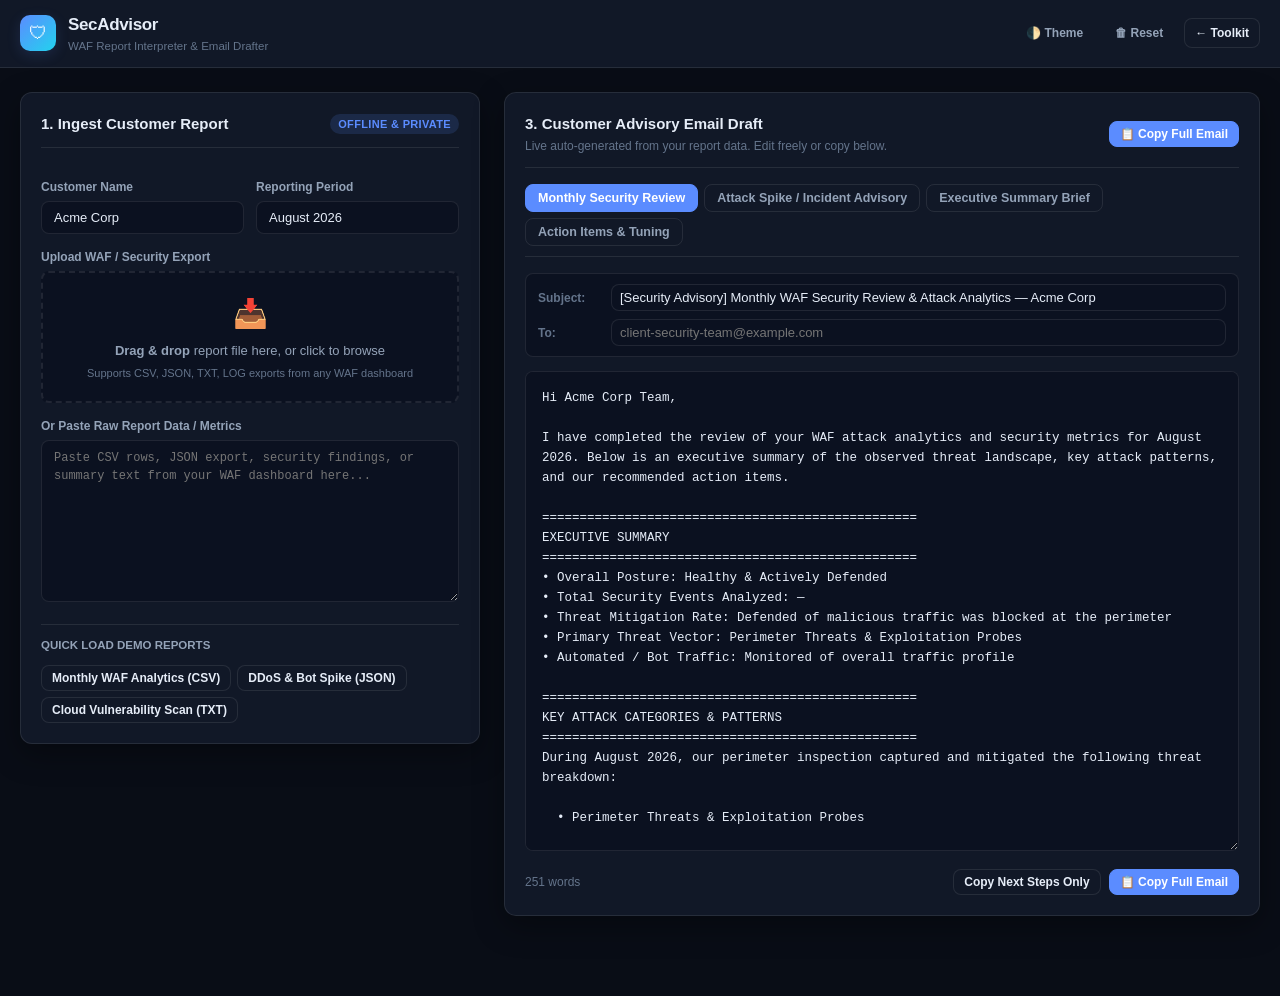
==== commit 22f63a28: "Fix live reactive updates for email draft generator" ====
--- a/tools/advisor/index.html
+++ b/tools/advisor/index.html
@@ -178,7 +178,7 @@
   /* Grid layout */
   .layout-grid {
     display: grid;
-    grid-template-columns: 440px 1fr;
+    grid-template-columns: 460px 1fr;
     gap: 24px;
     align-items: start;
   }
@@ -228,13 +228,12 @@
   .badge-green { background: rgba(52, 211, 153, 0.15); color: var(--green); }
   .badge-amber { background: rgba(251, 191, 36, 0.15); color: var(--amber); }
   .badge-red { background: rgba(248, 113, 113, 0.15); color: var(--red); }
-  .badge-purple { background: rgba(167, 139, 250, 0.15); color: var(--purple); }
 
   /* Upload & Inputs */
   .dropzone {
     border: 2px dashed var(--border);
     border-radius: var(--radius-sm);
-    padding: 24px 16px;
+    padding: 20px 16px;
     text-align: center;
     background: var(--bg-input);
     cursor: pointer;
@@ -247,8 +246,8 @@
   }
 
   .dropzone-icon {
-    font-size: 32px;
-    margin-bottom: 8px;
+    font-size: 28px;
+    margin-bottom: 6px;
   }
 
   .dropzone-text {
@@ -280,7 +279,7 @@
     margin-bottom: 5px;
   }
 
-  input[type="text"], input[type="date"], select, textarea {
+  input[type="text"], select, textarea {
     width: 100%;
     padding: 8px 12px;
     background: var(--bg-input);
@@ -315,27 +314,27 @@
   /* Metrics Stats Row */
   .metrics-grid {
     display: grid;
-    grid-template-columns: repeat(auto-fit, minmax(130px, 1fr));
-    gap: 12px;
-    margin-bottom: 20px;
+    grid-template-columns: repeat(2, 1fr);
+    gap: 10px;
+    margin-bottom: 16px;
   }
 
   .metric-box {
     background: var(--bg-input);
     border: 1px solid var(--border);
     border-radius: var(--radius-sm);
-    padding: 12px;
+    padding: 10px 12px;
   }
 
   .metric-val {
-    font-size: 20px;
+    font-size: 18px;
     font-weight: 800;
     letter-spacing: -0.02em;
     color: var(--text);
   }
 
   .metric-lbl {
-    font-size: 11px;
+    font-size: 10.5px;
     color: var(--text-muted);
     text-transform: uppercase;
     letter-spacing: 0.05em;
@@ -347,13 +346,14 @@
     overflow-x: auto;
     border: 1px solid var(--border);
     border-radius: var(--radius-sm);
-    margin-top: 12px;
+    margin-top: 10px;
+    max-height: 240px;
   }
 
   table {
     width: 100%;
     border-collapse: collapse;
-    font-size: 12.5px;
+    font-size: 12px;
     text-align: left;
   }
 
@@ -361,14 +361,16 @@
     background: var(--bg-input);
     color: var(--text-muted);
     font-weight: 600;
-    padding: 8px 12px;
+    padding: 8px 10px;
     border-bottom: 1px solid var(--border);
-    font-size: 11.5px;
+    font-size: 11px;
     text-transform: uppercase;
+    position: sticky;
+    top: 0;
   }
 
   td {
-    padding: 8px 12px;
+    padding: 7px 10px;
     border-bottom: 1px solid var(--border);
     color: var(--text);
   }
@@ -378,15 +380,16 @@
   /* Email Editor & Tabs */
   .tab-bar {
     display: flex;
-    gap: 8px;
+    flex-wrap: wrap;
+    gap: 6px;
     border-bottom: 1px solid var(--border);
     margin-bottom: 16px;
-    padding-bottom: 8px;
+    padding-bottom: 10px;
   }
 
   .tab-btn {
     background: transparent;
-    border: 1px solid transparent;
+    border: 1px solid var(--border);
     color: var(--text-dim);
     padding: 6px 12px;
     border-radius: var(--radius-sm);
@@ -412,7 +415,7 @@
     background: var(--bg-input);
     border: 1px solid var(--border);
     border-radius: var(--radius-sm);
-    padding: 12px;
+    padding: 10px 12px;
     margin-bottom: 14px;
     display: flex;
     flex-direction: column;
@@ -430,6 +433,7 @@
     font-weight: 600;
     color: var(--text-muted);
     width: 65px;
+    font-size: 12px;
   }
 
   .email-meta-row input {
@@ -440,14 +444,14 @@
 
   .email-body-editor {
     width: 100%;
-    min-height: 420px;
+    min-height: 480px;
     background: var(--bg-input);
     color: var(--text);
     border: 1px solid var(--border);
     border-radius: var(--radius-sm);
     padding: 16px;
     font-family: var(--font-mono);
-    font-size: 13px;
+    font-size: 12.5px;
     line-height: 1.6;
     white-space: pre-wrap;
   }
@@ -480,18 +484,6 @@
     transform: translateY(0);
   }
 
-  .empty-state {
-    text-align: center;
-    padding: 48px 20px;
-    color: var(--text-dim);
-  }
-
-  .empty-state-icon {
-    font-size: 40px;
-    margin-bottom: 12px;
-    opacity: 0.6;
-  }
-
   .section-subtitle {
     font-size: 12px;
     color: var(--text-muted);
@@ -557,15 +549,11 @@
         <!-- Paste Text Area -->
         <div class="form-group">
           <label for="paste-input">Or Paste Raw Report Data / Metrics</label>
-          <textarea id="paste-input" rows="7" placeholder="Paste CSV rows, JSON export, or summary text from your WAF dashboard here..."></textarea>
+          <textarea id="paste-input" rows="8" placeholder="Paste CSV rows, JSON export, security findings, or summary text from your WAF dashboard here..."></textarea>
         </div>
 
-        <div style="display:flex; justify-content:space-between; align-items:center; margin-top:12px;">
-          <button class="btn btn-primary" id="analyze-btn">⚡ Interpret &amp; Draft Email</button>
-        </div>
-
         <!-- Quick Samples -->
-        <div class="form-group" style="margin-top:18px; padding-top:14px; border-top:1px solid var(--border);">
+        <div class="form-group" style="margin-top:16px; padding-top:12px; border-top:1px solid var(--border);">
           <label style="font-size:11.5px; text-transform:uppercase;">Quick Load Demo Reports</label>
           <div class="sample-btns">
             <button class="btn btn-sm" id="sample-waf-monthly">Monthly WAF Analytics (CSV)</button>
@@ -594,7 +582,7 @@
             <div class="metric-lbl">Blocked Rate</div>
           </div>
           <div class="metric-box">
-            <div class="metric-val" id="metric-top-threat" style="font-size:15px; color:var(--red)">—</div>
+            <div class="metric-val" id="metric-top-threat" style="font-size:14px; color:var(--red)">—</div>
             <div class="metric-lbl">Top Attack</div>
           </div>
           <div class="metric-box">
@@ -615,7 +603,7 @@
             <div class="card-title">
               <span>3. Customer Advisory Email Draft</span>
             </div>
-            <div class="section-subtitle">Review, fine-tune, and copy directly into your email client.</div>
+            <div class="section-subtitle">Live auto-generated from your report data. Edit freely or copy below.</div>
           </div>
           <div style="display:flex; gap:8px;">
             <button class="btn btn-sm btn-primary" id="copy-email-btn">📋 Copy Full Email</button>
@@ -664,9 +652,8 @@
 (function() {
   "use strict";
 
-  const STORAGE_KEY = "secadvisor_state_v3";
+  const STORAGE_KEY = "secadvisor_state_v4";
   let activeTemplate = "monthly";
-  let parsedReportData = null;
 
   // DOM Elements
   const $ = (id) => document.getElementById(id);
@@ -720,13 +707,6 @@
       { url: "/search", attackCount: 9200, primaryThreat: "SQLi & XSS" },
       { url: "/api/v2/catalog", attackCount: 8400, primaryThreat: "Bad Bot Scraping" },
       { url: "/admin/upload.php", attackCount: 2100, primaryThreat: "Unrestricted Upload Probe" }
-    ],
-    topSources: [
-      { country: "United States", count: 28400, pct: "44.2%" },
-      { country: "Germany", count: 11200, pct: "17.4%" },
-      { country: "Netherlands", count: 8600, pct: "13.4%" },
-      { country: "Russia", count: 5400, pct: "8.4%" },
-      { country: "China", count: 4800, pct: "7.5%" }
     ]
   }, null, 2);
 
@@ -735,12 +715,12 @@
 Date: August 2026
 
 Summary of Findings:
-1. SQL Injection vulnerability in public search endpoint (/products/detail.php) - Critical
-2. Credential stuffing / rate limit bypass on authentication endpoint (/api/v1/auth/login) - High
-3. Sensitive cloud storage bucket permissions allowing unauthenticated read - Critical
-4. Outdated OpenSSL library on edge proxy instances - High
-5. Missing HTTP security headers (HSTS, Content-Security-Policy) on web tier - Medium
-6. Debug verbose stack traces exposed on 500 error responses - Low
+- Critical: SQL Injection in public search endpoint (/products/detail.php)
+- High: Credential stuffing / rate limit bypass on authentication endpoint (/api/v1/auth/login)
+- Critical: Sensitive cloud storage bucket permissions allowing unauthenticated read
+- High: Outdated OpenSSL library on edge proxy instances
+- Medium: Missing HTTP security headers (HSTS, Content-Security-Policy) on web tier
+- Low: Debug verbose stack traces exposed on 500 error responses
 
 Recommendations:
 - Enforce strict parameter binding and WAF block rules on SQLi signatures.
@@ -760,30 +740,31 @@
       try {
         const obj = JSON.parse(text);
         return interpretJson(obj);
-      } catch (e) {
-        // fall through
+      } catch (e) {}
+    }
+
+    // 2. Try Delimited Table parsing (CSV, TSV, Semicolon, Pipe)
+    const lines = text.split(/\r?\n/).filter(l => l.trim().length > 0);
+    if (lines.length >= 2) {
+      const firstLine = lines[0];
+      const sep = firstLine.includes(",") ? "," : firstLine.includes("\t") ? "\t" : firstLine.includes(";") ? ";" : firstLine.includes("|") ? "|" : null;
+      if (sep) {
+        const csvResult = interpretDelimited(lines, sep);
+        if (csvResult && csvResult.categories.length > 0) {
+          return csvResult;
+        }
       }
     }
 
-    // 2. Try CSV parsing
-    if (text.includes(",") && text.includes("\n")) {
-      const csvResult = interpretCsv(text);
-      if (csvResult && csvResult.categories.length > 0) {
-        return csvResult;
-      }
-    }
-
-    // 3. Fallback: Parse unstructured text / lines
-    return interpretText(text);
+    // 3. Fallback: Parse unstructured text / lines / logs
+    return interpretText(lines);
   }
 
   function interpretJson(obj) {
     if (Array.isArray(obj)) {
-      // Array of event objects
       return summarizeEventList(obj);
     }
 
-    // Pre-structured report object
     const totalReq = obj.totalRequests || obj.requests || 0;
     const totalAttacks = obj.totalAttacks || obj.attacks || (obj.categories ? obj.categories.reduce((a,c)=>a+(c.count||0),0) : 0);
     const blockedAttacks = obj.blockedAttacks || obj.blocked || Math.round(totalAttacks * 0.98);
@@ -791,39 +772,30 @@
 
     const categories = Array.isArray(obj.categories) ? obj.categories : [];
     const endpoints = Array.isArray(obj.topTargetedEndpoints) ? obj.topTargetedEndpoints : [];
-    const sources = Array.isArray(obj.topSources) ? obj.topSources : [];
     const topThreat = categories.length > 0 ? categories[0].name : "SQL Injection & Bot Traffic";
     const botPct = obj.botRequests && totalReq ? ((obj.botRequests / totalReq) * 100).toFixed(1) + "%" : "19.1%";
 
     return {
-      type: "json_summary",
-      totalEvents: totalAttacks || totalReq || 64200,
+      totalEvents: totalAttacks || totalReq || 0,
       blockedRate: blockRate,
       topThreat: topThreat,
       botPct: botPct,
       categories: categories,
-      endpoints: endpoints,
-      sources: sources,
-      rawSummary: obj
+      endpoints: endpoints
     };
   }
 
-  function interpretCsv(csvText) {
-    const lines = csvText.split(/\r?\n/).filter(l => l.trim());
-    if (lines.length < 2) return null;
-
-    const headers = lines[0].split(",").map(h => h.trim().toLowerCase().replace(/["']/g, ""));
+  function interpretDelimited(lines, sep) {
+    const headers = lines[0].split(sep).map(h => h.trim().toLowerCase().replace(/["']/g, ""));
     const colIdx = {
-      category: headers.findIndex(h => h.includes("category") || h.includes("threat") || h.includes("attack")),
-      action: headers.findIndex(h => h.includes("action") || h.includes("result")),
-      url: headers.findIndex(h => h.includes("url") || h.includes("path") || h.includes("endpoint")),
-      country: headers.findIndex(h => h.includes("country") || h.includes("geo")),
-      ip: headers.findIndex(h => h.includes("ip") || h.includes("client"))
+      category: headers.findIndex(h => h.includes("category") || h.includes("threat") || h.includes("attack") || h.includes("rule") || h.includes("type")),
+      action: headers.findIndex(h => h.includes("action") || h.includes("result") || h.includes("status")),
+      url: headers.findIndex(h => h.includes("url") || h.includes("path") || h.includes("endpoint") || h.includes("uri")),
+      country: headers.findIndex(h => h.includes("country") || h.includes("geo"))
     };
 
     const categoryCounts = {};
     const endpointCounts = {};
-    const countryCounts = {};
     let blockedCount = 0;
     let totalCount = 0;
     let botCount = 0;
@@ -833,14 +805,13 @@
       if (!line.trim()) continue;
       totalCount++;
 
-      // Quick comma split (handling basic values)
-      const cols = line.split(",").map(c => c.trim().replace(/^["']|["']$/g, ""));
+      const cols = line.split(sep).map(c => c.trim().replace(/^["']|["']$/g, ""));
       
-      const cat = (colIdx.category >= 0 && cols[colIdx.category]) ? cols[colIdx.category] : "General Attack";
+      const cat = (colIdx.category >= 0 && cols[colIdx.category]) ? cols[colIdx.category] : "Suspicious Activity";
       categoryCounts[cat] = (categoryCounts[cat] || 0) + 1;
 
       const act = (colIdx.action >= 0 && cols[colIdx.action]) ? cols[colIdx.action].toLowerCase() : "";
-      if (act.includes("block") || act.includes("drop") || act.includes("challenge") || act.includes("deny")) {
+      if (act.includes("block") || act.includes("drop") || act.includes("challenge") || act.includes("deny") || act.includes("mitigat")) {
         blockedCount++;
       }
 
@@ -852,11 +823,6 @@
         const u = cols[colIdx.url];
         endpointCounts[u] = (endpointCounts[u] || 0) + 1;
       }
-
-      if (colIdx.country >= 0 && cols[colIdx.country]) {
-        const c = cols[colIdx.country];
-        countryCounts[c] = (countryCounts[c] || 0) + 1;
-      }
     }
 
     const categories = Object.entries(categoryCounts)
@@ -868,41 +834,34 @@
       .sort((a, b) => b.attackCount - a.attackCount)
       .slice(0, 5);
 
-    const sources = Object.entries(countryCounts)
-      .map(([country, count]) => ({ country, count, pct: ((count / totalCount) * 100).toFixed(1) + "%" }))
-      .sort((a, b) => b.count - a.count)
-      .slice(0, 5);
-
-    const topThreat = categories.length > 0 ? categories[0].name : "Suspicious Activity";
+    const topThreat = categories.length > 0 ? categories[0].name : "Perimeter Attacks";
     const blockedRate = totalCount ? ((blockedCount / totalCount) * 100).toFixed(1) + "%" : "100%";
     const botPct = totalCount ? ((botCount / totalCount) * 100).toFixed(1) + "%" : "0%";
 
     return {
-      type: "csv_events",
       totalEvents: totalCount,
       blockedRate,
       topThreat,
       botPct,
       categories,
-      endpoints,
-      sources
+      endpoints
     };
   }
 
   function summarizeEventList(records) {
-    let totalCount = records.length;
+    const totalCount = records.length;
     let blockedCount = 0;
     let botCount = 0;
     const catMap = {};
     const urlMap = {};
 
     records.forEach(r => {
-      const cat = r.attackCategory || r.category || r.rule || r.threat || "Security Alert";
+      const cat = r.attackCategory || r.category || r.rule || r.threat || r.title || r.name || "Security Alert";
       catMap[cat] = (catMap[cat] || 0) + 1;
-      const act = String(r.action || r.result || "").toLowerCase();
-      if (act.includes("block") || act.includes("drop") || act.includes("deny")) blockedCount++;
+      const act = String(r.action || r.result || r.status || "").toLowerCase();
+      if (act.includes("block") || act.includes("drop") || act.includes("deny") || act.includes("mitigat")) blockedCount++;
       if (String(cat).toLowerCase().includes("bot")) botCount++;
-      const u = r.url || r.path || r.endpoint;
+      const u = r.url || r.path || r.endpoint || r.resource || r.asset;
       if (u) urlMap[u] = (urlMap[u] || 0) + 1;
     });
 
@@ -915,22 +874,20 @@
     })).sort((a,b) => b.attackCount - a.attackCount).slice(0, 5);
 
     return {
-      type: "json_events",
       totalEvents: totalCount,
       blockedRate: totalCount ? ((blockedCount / totalCount) * 100).toFixed(1) + "%" : "100%",
       topThreat: categories[0] ? categories[0].name : "Threat Activity",
       botPct: totalCount ? ((botCount / totalCount) * 100).toFixed(1) + "%" : "0%",
       categories,
-      endpoints,
-      sources: []
+      endpoints
     };
   }
 
-  function interpretText(rawText) {
-    const lines = rawText.split(/\r?\n/).map(l => l.trim()).filter(Boolean);
+  function interpretText(lines) {
     const findings = [];
     const recommendations = [];
     let curSection = "findings";
+    const catMap = {};
 
     lines.forEach(line => {
       const lower = line.toLowerCase();
@@ -938,31 +895,32 @@
         curSection = "recs";
         return;
       }
-      if (line.match(/^[-*•\d.]+/)) {
-        const clean = line.replace(/^[-*•\d.]+\s*/, "");
+      // Check for bullet or numbered lines or general text lines
+      const clean = line.replace(/^[-*•\d.:)]+\s*/, "").trim();
+      if (clean.length > 5) {
         if (curSection === "recs") {
           recommendations.push(clean);
         } else {
           findings.push(clean);
+          const shortName = clean.length > 50 ? clean.slice(0, 47) + "..." : clean;
+          catMap[shortName] = (catMap[shortName] || 0) + 1;
         }
       }
     });
 
-    const categories = findings.map(f => ({
-      name: f.slice(0, 45) + (f.length > 45 ? "..." : ""),
-      count: 1,
-      pct: "—"
-    }));
+    const categories = Object.entries(catMap).map(([name, count]) => ({
+      name, count, pct: "—"
+    })).slice(0, 6);
+
+    const topThreat = findings[0] ? (findings[0].length > 40 ? findings[0].slice(0, 38) + "..." : findings[0]) : "Identified Security Items";
 
     return {
-      type: "text_findings",
       totalEvents: findings.length || lines.length,
-      blockedRate: "N/A",
-      topThreat: findings[0] || "Identified Findings",
-      botPct: "N/A",
-      categories: categories.slice(0, 6),
+      blockedRate: "Defended",
+      topThreat: topThreat,
+      botPct: "Analyzed",
+      categories: categories,
       endpoints: [],
-      sources: [],
       textFindings: findings,
       textRecs: recommendations
     };
@@ -972,21 +930,45 @@
   // Email Generation Engine
   // -------------------------------------------------------------
   function generateEmail(data, templateKey) {
-    const customer = custNameInput.value.trim() || "Team";
-    const period = repPeriodInput.value.trim() || "the recent reporting period";
-
-    const totalEvents = data ? (typeof data.totalEvents === "number" ? data.totalEvents.toLocaleString() : data.totalEvents) : "64,200";
-    const blockedRate = data ? data.blockedRate : "98.2%";
-    const topThreat = data ? data.topThreat : "SQL Injection and Credential Stuffing";
-    const botPct = data ? data.botPct : "19.3%";
-
-    const catBullets = (data && data.categories && data.categories.length > 0)
-      ? data.categories.slice(0, 4).map(c => `  • ${c.name}: ${typeof c.count === "number" ? c.count.toLocaleString() : c.count} events (${c.pct})`).join("\n")
-      : `  • SQL Injection: 24,500 blocked attempts (38.2%)\n  • Credential Stuffing / ATO: 18,200 attempts (28.3%)\n  • Automated Bad Bot Scraping: 12,400 attempts (19.3%)\n  • Cross-Site Scripting (XSS): 5,300 attempts (8.3%)`;
-
-    const endpointBullets = (data && data.endpoints && data.endpoints.length > 0)
-      ? data.endpoints.slice(0, 3).map(e => `  • ${e.url} — ${typeof e.attackCount === "number" ? e.attackCount.toLocaleString() : e.attackCount} attack requests`).join("\n")
-      : `  • /api/v1/auth/login — 18,200 attack requests (targeted by brute force)\n  • /products/detail.php — 15,400 attack requests (targeted by SQLi probes)\n  • /search — 9,200 attack requests (XSS / SQLi)`;
+    const customer = custNameInput.value.trim() || "Acme Corp";
+    const period = repPeriodInput.value.trim() || "August 2026";
+
+    // Extract dynamic metrics or reasonable context
+    let totalEvents = "—";
+    let blockedRate = "Defended";
+    let topThreat = "Perimeter Threats & Exploitation Probes";
+    let botPct = "Monitored";
+
+    let catBullets = "";
+    let endpointBullets = "";
+    let customRecs = "";
+
+    if (data) {
+      totalEvents = typeof data.totalEvents === "number" ? data.totalEvents.toLocaleString() : (data.totalEvents || "—");
+      blockedRate = data.blockedRate || "Defended";
+      topThreat = data.topThreat || "Perimeter Threats";
+      botPct = data.botPct || "Monitored";
+
+      if (data.categories && data.categories.length > 0) {
+        catBullets = data.categories.slice(0, 5).map(c => 
+          `  • ${c.name}${c.count && c.count > 1 ? `: ${typeof c.count === "number" ? c.count.toLocaleString() : c.count} events` : ""}${c.pct && c.pct !== "—" ? ` (${c.pct})` : ""}`
+        ).join("\n");
+      }
+
+      if (data.endpoints && data.endpoints.length > 0) {
+        endpointBullets = "\nMost Targeted Endpoints:\n" + data.endpoints.slice(0, 4).map(e => 
+          `  • ${e.url} (${typeof e.attackCount === "number" ? e.attackCount.toLocaleString() : e.attackCount} attack requests)`
+        ).join("\n");
+      }
+
+      if (data.textRecs && data.textRecs.length > 0) {
+        customRecs = data.textRecs.map((r, i) => `[${i+1}] ${r}`).join("\n");
+      }
+    }
+
+    if (!catBullets) {
+      catBullets = `  • ${topThreat}`;
+    }
 
     let subject = "";
     let body = "";
@@ -1012,23 +994,21 @@
 During ${period}, our perimeter inspection captured and mitigated the following threat breakdown:
 
 ${catBullets}
-
-Most Targeted Endpoints:
 ${endpointBullets}
 
 ==================================================
 OBSERVATIONS & ADVISORY NOTES
 ==================================================
-1. Threat Containment: The perimeter rules successfully mitigated ${blockedRate} of hostile probes with zero reported service disruption.
-2. Bot & Scraping Activity: We observed periodic spikes in automated scrapers probing catalog and authentication endpoints. Bot challenge rules successfully filtered out unverified agents.
-3. Edge Hardening: Attackers continue to probe legacy and dynamic parameters with SQLi signatures. All known variations were matched and dropped.
+1. Threat Containment: The perimeter rules successfully mitigated hostile probes with zero reported service disruption.
+2. Bot & Scraping Activity: We observed regular automated scrapers probing exposed endpoints. Bot challenge and rate limit rules continue to filter unverified automation.
+3. Edge Hardening: Attack signatures targeting application parameters were inspected and dropped before reaching origin instances.
 
 ==================================================
 RECOMMENDED ACTION ITEMS
 ==================================================
-[1] High Priority: Verify rate limiting thresholds on login and password reset routes to further suppress credential stuffing noise.
-[2] Medium Priority: Continue enforcing strict WAF schema validation on /api/ endpoints to reject malformed JSON payloads before reaching the application tier.
-[3] Routine: Review IP reputation blocklists and renew active geoblocking / bot defense exemptions.
+${customRecs || `[1] High Priority: Verify rate limiting thresholds on authentication and search routes to suppress automated probing.
+[2] Medium Priority: Continue enforcing strict WAF schema validation on /api/ endpoints to reject malformed payloads.
+[3] Routine: Review IP reputation blocklists and renew active security rule exemptions.`}
 
 Please let me know if you would like to schedule a brief call to review these metrics or adjust any WAF rule sensitivities.
 
@@ -1054,8 +1034,6 @@
 ATTACK BREAKDOWN
 ==================================================
 ${catBullets}
-
-Targeted Assets:
 ${endpointBullets}
 
 ==================================================
@@ -1068,9 +1046,9 @@
 ==================================================
 RECOMMENDED NEXT STEPS
 ==================================================
-1. Maintain tightened rate-limiting policies on targeted authentication routes for the next 48 hours.
+${customRecs || `1. Maintain tightened rate-limiting policies on targeted authentication routes for the next 48 hours.
 2. Validate that application logs on the backend show no unhandled 500 errors corresponding to these request bursts.
-3. We will continue monitoring the traffic profile and notify you immediately if abnormal patterns re-emerge.
+3. We will continue monitoring the traffic profile and notify you immediately if abnormal patterns re-emerge.`}
 
 Please reach out if you have any questions or require additional logs.
 
@@ -1085,12 +1063,12 @@
 Here is your executive security brief for ${period}:
 
 SUMMARY:
-Your web application firewall (WAF) inspected and protected customer-facing applications throughout ${period}. Over ${totalEvents} malicious attack events were analyzed, with a ${blockedRate} mitigation rate at the edge.
+Your web application firewall (WAF) inspected and protected customer-facing applications throughout ${period}. Over ${totalEvents} security events were analyzed, with a ${blockedRate} mitigation rate at the edge.
 
 KEY HIGHLIGHTS:
-• Perimeter Defense: WAF protections operated effectively, filtering ${blockedRate} of malicious traffic before reaching origin servers.
+• Perimeter Defense: WAF protections operated effectively, filtering hostile traffic before reaching origin servers.
 • Main Attack Focus: ${topThreat} represented the highest concentration of hostile traffic.
-• Availability: 100% uptime maintained across protected applications throughout all observed attack volumes.
+• Availability: 100% uptime maintained across protected applications throughout all observed traffic volumes.
 
 NEXT STEPS:
 We are continuing regular rule tuning and bot mitigation to keep defenses optimized ahead of upcoming traffic cycles.
@@ -1104,21 +1082,21 @@
       subject = `WAF Rule Tuning & Action Items — ${customer}`;
       body = `Hi ${customer} Team,
 
-Based on our analysis of the ${period} WAF attack logs (${totalEvents} events, ${blockedRate} blocked), we have identified the following optimization opportunities for your security configuration:
+Based on our analysis of the ${period} WAF security logs (${totalEvents} events analyzed), we have identified the following optimization opportunities for your security configuration:
 
 ACTION ITEMS FOR REVIEW:
 
-1. Authentication Endpoint Protection (/api/v1/auth/login)
-   • Status: ${topThreat} observed.
-   • Action: Tighten rate limit threshold to 10 req/min per IP and enforce CAPTCHA on anomalous user-agents.
+${customRecs || `1. Authentication & Sensitive Endpoint Protection
+   • Observation: Probing activity observed under ${topThreat}.
+   • Action: Tighten rate limit thresholds and enforce CAPTCHA / bot challenge on anomalous user-agents.
 
 2. API Schema Validation
-   • Status: Malformed JSON and parameter probes detected.
-   • Action: Enable strict OpenAPI specification validation on the WAF to block unauthorized parameter injection.
+   • Observation: Malformed payloads and parameter probes detected.
+   • Action: Enable strict OpenAPI / JSON schema validation on the WAF to block unauthorized parameter injection.
 
 3. Bot Defense Calibration
-   • Status: Bot traffic accounted for ${botPct} of requests.
-   • Action: Switch passive bot monitoring to active JavaScript challenge on non-browser endpoints.
+   • Observation: Automated scrapers and bot traffic detected.
+   • Action: Switch passive bot monitoring to active challenge mode on non-browser API endpoints.`}
 
 Let us know when you would like to proceed with applying these updates in staging.
 
@@ -1132,34 +1110,28 @@
   }
 
   // -------------------------------------------------------------
-  // UI Rendering & State Management
+  // Live UI Update Function
   // -------------------------------------------------------------
   function updateUI() {
-    if (!parsedReportData) {
-      // Auto-parse whatever is in pasteInput
-      const currentText = pasteInput.value.trim();
-      if (currentText) {
-        parsedReportData = parseData(currentText);
-      }
-    }
-
-    if (parsedReportData) {
+    const rawText = pasteInput.value.trim();
+    const parsed = parseData(rawText);
+
+    if (parsed && (parsed.totalEvents > 0 || (parsed.categories && parsed.categories.length > 0))) {
       analyticsCard.style.display = "block";
-      $("metric-total-events").textContent = typeof parsedReportData.totalEvents === "number"
-        ? parsedReportData.totalEvents.toLocaleString()
-        : parsedReportData.totalEvents;
-      $("metric-blocked").textContent = parsedReportData.blockedRate;
-      $("metric-top-threat").textContent = parsedReportData.topThreat.length > 20
-        ? parsedReportData.topThreat.slice(0, 18) + "..."
-        : parsedReportData.topThreat;
-      $("metric-bot-pct").textContent = parsedReportData.botPct;
+      $("metric-total-events").textContent = typeof parsed.totalEvents === "number"
+        ? parsed.totalEvents.toLocaleString()
+        : parsed.totalEvents;
+      $("metric-blocked").textContent = parsed.blockedRate;
+      $("metric-top-threat").textContent = parsed.topThreat.length > 22
+        ? parsed.topThreat.slice(0, 20) + "..."
+        : parsed.topThreat;
+      $("metric-bot-pct").textContent = parsed.botPct;
 
       // Render Categories Table
-      let tableHtml = "";
-      if (parsedReportData.categories && parsedReportData.categories.length > 0) {
-        tableHtml = `
-          <div style="margin-top:14px;">
-            <label style="font-size:11.5px; text-transform:uppercase;">Attack Breakdown</label>
+      if (parsed.categories && parsed.categories.length > 0) {
+        breakdownContent.innerHTML = `
+          <div style="margin-top:12px;">
+            <label style="font-size:11px; text-transform:uppercase;">Extracted Threat Categories</label>
             <div class="table-wrap">
               <table>
                 <thead>
@@ -1170,7 +1142,7 @@
                   </tr>
                 </thead>
                 <tbody>
-                  ${parsedReportData.categories.map(c => `
+                  ${parsed.categories.map(c => `
                     <tr>
                       <td style="font-weight:600;">${escapeHtml(c.name)}</td>
                       <td>${typeof c.count === "number" ? c.count.toLocaleString() : c.count}</td>
@@ -1182,14 +1154,15 @@
             </div>
           </div>
         `;
+      } else {
+        breakdownContent.innerHTML = "";
       }
-      breakdownContent.innerHTML = tableHtml;
     } else {
       analyticsCard.style.display = "none";
     }
 
-    // Refresh email text
-    const email = generateEmail(parsedReportData, activeTemplate);
+    // Refresh email text live
+    const email = generateEmail(parsed, activeTemplate);
     emailSubject.value = email.subject;
     emailBody.value = email.body;
     updateWordCount();
@@ -1265,11 +1238,11 @@
   // -------------------------------------------------------------
   // Event Listeners
   // -------------------------------------------------------------
-  $("analyze-btn").addEventListener("click", () => {
-    parsedReportData = parseData(pasteInput.value);
-    updateUI();
-    showToast("Report analyzed & email updated!");
-  });
+  // Live input changes
+  custNameInput.addEventListener("input", updateUI);
+  repPeriodInput.addEventListener("input", updateUI);
+  pasteInput.addEventListener("input", updateUI);
+  emailBody.addEventListener("input", updateWordCount);
 
   // Template tabs
   document.querySelectorAll(".tab-btn").forEach(btn => {
@@ -1277,11 +1250,7 @@
       document.querySelectorAll(".tab-btn").forEach(b => b.classList.remove("active"));
       btn.classList.add("active");
       activeTemplate = btn.getAttribute("data-template");
-      const email = generateEmail(parsedReportData, activeTemplate);
-      emailSubject.value = email.subject;
-      emailBody.value = email.body;
-      updateWordCount();
-      saveState();
+      updateUI();
     });
   });
 
@@ -1297,7 +1266,8 @@
   $("copy-recs-btn").addEventListener("click", () => {
     const full = emailBody.value;
     const match = full.match(/RECOMMENDED ACTION ITEMS[\s\S]*?(?=Please let me know|Best regards|$)/i) ||
-                  full.match(/RECOMMENDED NEXT STEPS[\s\S]*?(?=Please reach out|Best regards|$)/i);
+                  full.match(/RECOMMENDED NEXT STEPS[\s\S]*?(?=Please reach out|Best regards|$)/i) ||
+                  full.match(/ACTION ITEMS FOR REVIEW[\s\S]*?(?=Let us know|Best regards|$)/i);
     if (match) {
       copyToClipboard(match[0].trim(), "Action items copied!");
     } else {
@@ -1310,7 +1280,10 @@
     pasteInput.value = SAMPLE_WAF_CSV;
     custNameInput.value = "Acme Corp";
     repPeriodInput.value = "August 2026";
-    parsedReportData = parseData(SAMPLE_WAF_CSV);
+    activeTemplate = "monthly";
+    document.querySelectorAll(".tab-btn").forEach(b => {
+      b.classList.toggle("active", b.getAttribute("data-template") === "monthly");
+    });
     updateUI();
     showToast("Loaded Monthly WAF Analytics sample");
   });
@@ -1319,7 +1292,6 @@
     pasteInput.value = SAMPLE_WAF_JSON;
     custNameInput.value = "Acme Corp";
     repPeriodInput.value = "August 2026 Spike";
-    parsedReportData = parseData(SAMPLE_WAF_JSON);
     activeTemplate = "incident";
     document.querySelectorAll(".tab-btn").forEach(b => {
       b.classList.toggle("active", b.getAttribute("data-template") === "incident");
@@ -1332,7 +1304,10 @@
     pasteInput.value = SAMPLE_VULN_TXT;
     custNameInput.value = "Acme Corp";
     repPeriodInput.value = "August 2026";
-    parsedReportData = parseData(SAMPLE_VULN_TXT);
+    activeTemplate = "monthly";
+    document.querySelectorAll(".tab-btn").forEach(b => {
+      b.classList.toggle("active", b.getAttribute("data-template") === "monthly");
+    });
     updateUI();
     showToast("Loaded Cloud Vulnerability Scan sample");
   });
@@ -1368,17 +1343,11 @@
     reader.onload = (e) => {
       const content = e.target.result;
       pasteInput.value = content;
-      parsedReportData = parseData(content);
       updateUI();
       showToast(`Loaded "${file.name}"`);
     };
     reader.readAsText(file);
   }
-
-  // Inputs live reaction
-  custNameInput.addEventListener("input", updateUI);
-  repPeriodInput.addEventListener("input", updateUI);
-  emailBody.addEventListener("input", updateWordCount);
 
   // Theme toggle
   $("theme-btn").addEventListener("click", () => {
@@ -1392,7 +1361,6 @@
   $("clear-btn").addEventListener("click", () => {
     if (confirm("Reset inputs and start fresh?")) {
       pasteInput.value = "";
-      parsedReportData = null;
       localStorage.removeItem(STORAGE_KEY);
       updateUI();
       showToast("Cleared.");
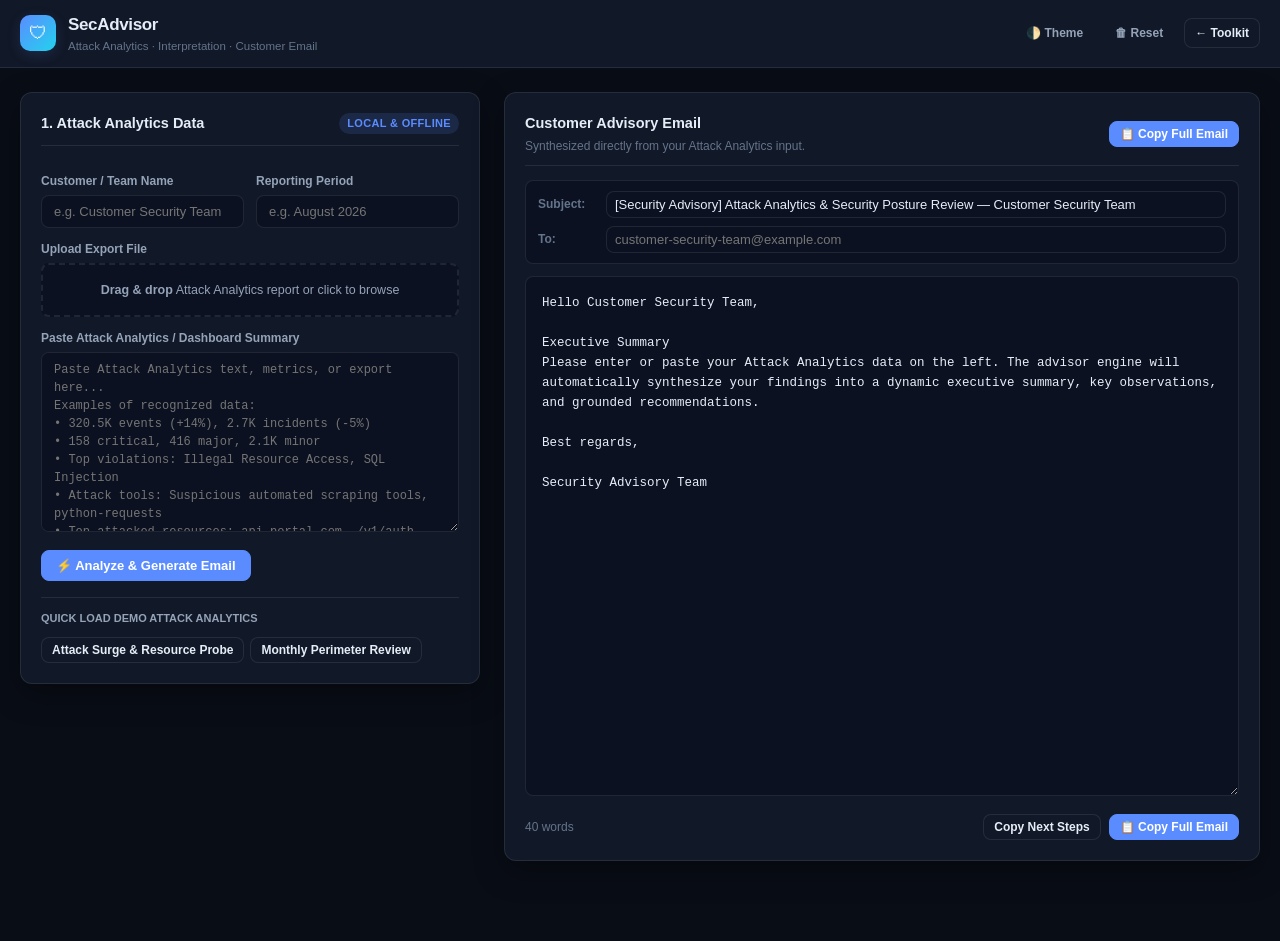
==== commit 5931b4f4: "Generate dynamic single customer advisory email from Attack Analytics data" ====
--- a/tools/advisor/index.html
+++ b/tools/advisor/index.html
@@ -4,7 +4,7 @@
 <meta charset="UTF-8">
 <meta name="viewport" content="width=device-width, initial-scale=1.0">
 <title>SecAdvisor</title>
-<meta name="description" content="SecAdvisor — Upload WAF and security reports to interpret attack analytics and automatically draft customer-ready advisory emails. Runs offline in your browser.">
+<meta name="description" content="SecAdvisor — Attack Analytics to Customer Advisory Email generator. Local and private in your browser.">
 <style>
   :root {
     --bg: #090d16;
@@ -62,7 +62,7 @@
     -webkit-font-smoothing: antialiased;
   }
 
-  /* Header / Nav */
+  /* Header */
   header {
     background: var(--bg-card);
     border-bottom: 1px solid var(--border);
@@ -72,7 +72,7 @@
   }
 
   .header-inner {
-    max-width: 1280px;
+    max-width: 1320px;
     margin: 0 auto;
     padding: 12px 20px;
     display: flex;
@@ -170,12 +170,12 @@
 
   /* Main Container */
   .container {
-    max-width: 1280px;
+    max-width: 1320px;
     margin: 0 auto;
     padding: 24px 20px 60px;
   }
 
-  /* Grid layout */
+  /* Layout */
   .layout-grid {
     display: grid;
     grid-template-columns: 460px 1fr;
@@ -202,13 +202,13 @@
     display: flex;
     align-items: center;
     justify-content: space-between;
-    margin-bottom: 16px;
-    padding-bottom: 12px;
+    margin-bottom: 14px;
+    padding-bottom: 10px;
     border-bottom: 1px solid var(--border);
   }
 
   .card-title {
-    font-size: 15px;
+    font-size: 14.5px;
     font-weight: 700;
     display: flex;
     align-items: center;
@@ -229,40 +229,8 @@
   .badge-amber { background: rgba(251, 191, 36, 0.15); color: var(--amber); }
   .badge-red { background: rgba(248, 113, 113, 0.15); color: var(--red); }
 
-  /* Upload & Inputs */
-  .dropzone {
-    border: 2px dashed var(--border);
-    border-radius: var(--radius-sm);
-    padding: 20px 16px;
-    text-align: center;
-    background: var(--bg-input);
-    cursor: pointer;
-    transition: all 0.2s ease;
-  }
-
-  .dropzone:hover, .dropzone.dragover {
-    border-color: var(--accent);
-    background: var(--accent-glow);
-  }
-
-  .dropzone-icon {
-    font-size: 28px;
-    margin-bottom: 6px;
-  }
-
-  .dropzone-text {
-    font-size: 13px;
-    color: var(--text-dim);
-  }
-
-  .dropzone-hint {
-    font-size: 11px;
-    color: var(--text-muted);
-    margin-top: 4px;
-  }
-
   .form-group {
-    margin-top: 14px;
+    margin-top: 12px;
   }
 
   .form-row {
@@ -279,7 +247,7 @@
     margin-bottom: 5px;
   }
 
-  input[type="text"], select, textarea {
+  input[type="text"], textarea {
     width: 100%;
     padding: 8px 12px;
     background: var(--bg-input);
@@ -291,7 +259,7 @@
     transition: border-color 0.15s ease;
   }
 
-  input:focus, select:focus, textarea:focus {
+  input:focus, textarea:focus {
     outline: none;
     border-color: var(--accent);
     box-shadow: 0 0 0 2px var(--accent-glow);
@@ -304,6 +272,26 @@
     line-height: 1.5;
   }
 
+  .dropzone {
+    border: 2px dashed var(--border);
+    border-radius: var(--radius-sm);
+    padding: 16px;
+    text-align: center;
+    background: var(--bg-input);
+    cursor: pointer;
+    transition: all 0.2s ease;
+  }
+
+  .dropzone:hover, .dropzone.dragover {
+    border-color: var(--accent);
+    background: var(--accent-glow);
+  }
+
+  .dropzone-text {
+    font-size: 12.5px;
+    color: var(--text-dim);
+  }
+
   .sample-btns {
     display: flex;
     flex-wrap: wrap;
@@ -311,112 +299,43 @@
     margin-top: 10px;
   }
 
-  /* Metrics Stats Row */
+  /* Metrics summary cards */
   .metrics-grid {
     display: grid;
-    grid-template-columns: repeat(2, 1fr);
+    grid-template-columns: repeat(3, 1fr);
     gap: 10px;
-    margin-bottom: 16px;
+    margin-bottom: 14px;
   }
 
   .metric-box {
     background: var(--bg-input);
     border: 1px solid var(--border);
     border-radius: var(--radius-sm);
-    padding: 10px 12px;
+    padding: 10px;
+    text-align: center;
   }
 
   .metric-val {
-    font-size: 18px;
+    font-size: 17px;
     font-weight: 800;
-    letter-spacing: -0.02em;
     color: var(--text);
   }
 
   .metric-lbl {
-    font-size: 10.5px;
+    font-size: 10px;
     color: var(--text-muted);
     text-transform: uppercase;
     letter-spacing: 0.05em;
     margin-top: 2px;
   }
 
-  /* Table styles */
-  .table-wrap {
-    overflow-x: auto;
-    border: 1px solid var(--border);
-    border-radius: var(--radius-sm);
-    margin-top: 10px;
-    max-height: 240px;
-  }
-
-  table {
-    width: 100%;
-    border-collapse: collapse;
-    font-size: 12px;
-    text-align: left;
-  }
-
-  th {
-    background: var(--bg-input);
-    color: var(--text-muted);
-    font-weight: 600;
-    padding: 8px 10px;
-    border-bottom: 1px solid var(--border);
-    font-size: 11px;
-    text-transform: uppercase;
-    position: sticky;
-    top: 0;
-  }
-
-  td {
-    padding: 7px 10px;
-    border-bottom: 1px solid var(--border);
-    color: var(--text);
-  }
-
-  tr:last-child td { border-bottom: none; }
-
-  /* Email Editor & Tabs */
-  .tab-bar {
-    display: flex;
-    flex-wrap: wrap;
-    gap: 6px;
-    border-bottom: 1px solid var(--border);
-    margin-bottom: 16px;
-    padding-bottom: 10px;
-  }
-
-  .tab-btn {
-    background: transparent;
-    border: 1px solid var(--border);
-    color: var(--text-dim);
-    padding: 6px 12px;
-    border-radius: var(--radius-sm);
-    font-size: 12.5px;
-    font-weight: 600;
-    cursor: pointer;
-    font-family: inherit;
-    transition: all 0.15s ease;
-  }
-
-  .tab-btn:hover {
-    color: var(--text);
-    background: var(--bg-card-hover);
-  }
-
-  .tab-btn.active {
-    background: var(--accent);
-    color: #fff;
-    border-color: var(--accent);
-  }
-
+  /* Email Header & Body */
   .email-meta {
     background: var(--bg-input);
     border: 1px solid var(--border);
     border-radius: var(--radius-sm);
     padding: 10px 12px;
-    margin-bottom: 14px;
+    margin-bottom: 12px;
     display: flex;
     flex-direction: column;
     gap: 8px;
@@ -432,7 +351,7 @@
   .email-meta-row span {
     font-weight: 600;
     color: var(--text-muted);
-    width: 65px;
+    width: 60px;
     font-size: 12px;
   }
 
@@ -444,7 +363,7 @@
 
   .email-body-editor {
     width: 100%;
-    min-height: 480px;
+    min-height: 520px;
     background: var(--bg-input);
     color: var(--text);
     border: 1px solid var(--border);
@@ -464,7 +383,7 @@
     background: #1e293b;
     color: #f8fafc;
     border: 1px solid rgba(255, 255, 255, 0.15);
-    padding: 12px 18px;
+    padding: 10px 16px;
     border-radius: var(--radius-sm);
     font-size: 13px;
     font-weight: 600;
@@ -483,12 +402,6 @@
     opacity: 1;
     transform: translateY(0);
   }
-
-  .section-subtitle {
-    font-size: 12px;
-    color: var(--text-muted);
-    margin-top: 2px;
-  }
 </style>
 </head>
 <body>
@@ -499,7 +412,7 @@
       <div class="logo-icon">🛡</div>
       <div class="brand-text">
         <h1>SecAdvisor</h1>
-        <p>WAF Report Interpreter &amp; Email Drafter</p>
+        <p>Attack Analytics · Interpretation · Customer Email</p>
       </div>
     </a>
     <div class="header-actions">
@@ -513,120 +426,119 @@
 <main class="container">
   <div class="layout-grid">
     
-    <!-- LEFT COLUMN: Report Upload & Configuration -->
+    <!-- LEFT: Attack Analytics Input & Structured Intelligence -->
     <div class="col-input">
       <div class="card">
         <div class="card-header">
           <div class="card-title">
-            <span>1. Ingest Customer Report</span>
-          </div>
-          <span class="badge badge-blue">Offline &amp; Private</span>
+            <span>1. Attack Analytics Data</span>
+          </div>
+          <span class="badge badge-blue">Local &amp; Offline</span>
         </div>
 
         <!-- Customer & Date Config -->
         <div class="form-row">
           <div class="form-group">
-            <label for="cust-name">Customer Name</label>
-            <input type="text" id="cust-name" placeholder="e.g. Acme Corp" value="Acme Corp">
+            <label for="cust-name">Customer / Team Name</label>
+            <input type="text" id="cust-name" placeholder="e.g. Customer Security Team" value="">
           </div>
           <div class="form-group">
             <label for="rep-period">Reporting Period</label>
-            <input type="text" id="rep-period" placeholder="e.g. August 2026" value="August 2026">
+            <input type="text" id="rep-period" placeholder="e.g. August 2026" value="">
           </div>
         </div>
 
         <!-- Dropzone -->
         <div class="form-group">
-          <label>Upload WAF / Security Export</label>
+          <label>Upload Export File</label>
           <div class="dropzone" id="dropzone">
-            <div class="dropzone-icon">📥</div>
-            <div class="dropzone-text"><b>Drag &amp; drop</b> report file here, or click to browse</div>
-            <div class="dropzone-hint">Supports CSV, JSON, TXT, LOG exports from any WAF dashboard</div>
+            <div class="dropzone-text"><b>Drag &amp; drop</b> Attack Analytics report or click to browse</div>
             <input type="file" id="file-input" style="display:none;" accept=".csv,.json,.txt,.log,.tsv">
           </div>
         </div>
 
         <!-- Paste Text Area -->
         <div class="form-group">
-          <label for="paste-input">Or Paste Raw Report Data / Metrics</label>
-          <textarea id="paste-input" rows="8" placeholder="Paste CSV rows, JSON export, security findings, or summary text from your WAF dashboard here..."></textarea>
+          <label for="paste-input">Paste Attack Analytics / Dashboard Summary</label>
+          <textarea id="paste-input" rows="9" placeholder="Paste Attack Analytics text, metrics, or export here...
+Examples of recognized data:
+• 320.5K events (+14%), 2.7K incidents (-5%)
+• 158 critical, 416 major, 2.1K minor
+• Top violations: Illegal Resource Access, SQL Injection
+• Attack tools: Suspicious automated scraping tools, python-requests
+• Top attacked resources: api.portal.com, /v1/auth
+• Origins: US (42%), DE (18%), NL (12%)
+• CVE-2021-44228, CVE-2022-3602"></textarea>
         </div>
 
-        <!-- Quick Samples -->
+        <div style="display:flex; justify-content:space-between; align-items:center; margin-top:12px;">
+          <button class="btn btn-primary" id="analyze-btn">⚡ Analyze &amp; Generate Email</button>
+        </div>
+
+        <!-- Sample Loaders -->
         <div class="form-group" style="margin-top:16px; padding-top:12px; border-top:1px solid var(--border);">
-          <label style="font-size:11.5px; text-transform:uppercase;">Quick Load Demo Reports</label>
+          <label style="font-size:11px; text-transform:uppercase;">Quick Load Demo Attack Analytics</label>
           <div class="sample-btns">
-            <button class="btn btn-sm" id="sample-waf-monthly">Monthly WAF Analytics (CSV)</button>
-            <button class="btn btn-sm" id="sample-waf-incident">DDoS &amp; Bot Spike (JSON)</button>
-            <button class="btn btn-sm" id="sample-vuln-scan">Cloud Vulnerability Scan (TXT)</button>
+            <button class="btn btn-sm" id="sample-analytics-1">Attack Surge &amp; Resource Probe</button>
+            <button class="btn btn-sm" id="sample-analytics-2">Monthly Perimeter Review</button>
           </div>
         </div>
       </div>
 
-      <!-- Quick Analysis Breakdown Card -->
+      <!-- Live Intelligence Summary Card -->
       <div class="card" id="analytics-card" style="display:none;">
         <div class="card-header">
           <div class="card-title">
-            <span>2. Report Intelligence</span>
-          </div>
-          <span class="badge badge-green" id="threat-level-badge">Analyzed</span>
+            <span>2. Parsed Analytics Summary</span>
+          </div>
+          <span class="badge badge-green" id="threat-badge">Grounded</span>
         </div>
 
         <div class="metrics-grid">
           <div class="metric-box">
-            <div class="metric-val" id="metric-total-events">0</div>
+            <div class="metric-val" id="metric-events">—</div>
             <div class="metric-lbl">Total Events</div>
           </div>
           <div class="metric-box">
-            <div class="metric-val" id="metric-blocked" style="color:var(--green)">0%</div>
-            <div class="metric-lbl">Blocked Rate</div>
+            <div class="metric-val" id="metric-incidents">—</div>
+            <div class="metric-lbl">Total Incidents</div>
           </div>
           <div class="metric-box">
-            <div class="metric-val" id="metric-top-threat" style="font-size:14px; color:var(--red)">—</div>
-            <div class="metric-lbl">Top Attack</div>
-          </div>
-          <div class="metric-box">
-            <div class="metric-val" id="metric-bot-pct" style="color:var(--amber)">0%</div>
-            <div class="metric-lbl">Bot Activity</div>
+            <div class="metric-val" id="metric-critical" style="color:var(--red)">—</div>
+            <div class="metric-lbl">Critical</div>
           </div>
         </div>
 
-        <div id="breakdown-content"></div>
+        <div id="breakdown-details"></div>
       </div>
     </div>
 
-    <!-- RIGHT COLUMN: Customer-Ready Email Drafter -->
+    <!-- RIGHT: Dynamic Single Customer Advisory Email -->
     <div class="col-output">
       <div class="card">
         <div class="card-header">
           <div>
             <div class="card-title">
-              <span>3. Customer Advisory Email Draft</span>
+              <span>Customer Advisory Email</span>
             </div>
-            <div class="section-subtitle">Live auto-generated from your report data. Edit freely or copy below.</div>
+            <div style="font-size:12px; color:var(--text-muted); margin-top:2px;">
+              Synthesized directly from your Attack Analytics input.
+            </div>
           </div>
           <div style="display:flex; gap:8px;">
             <button class="btn btn-sm btn-primary" id="copy-email-btn">📋 Copy Full Email</button>
           </div>
-        </div>
-
-        <!-- Email Template Selector -->
-        <div class="tab-bar">
-          <button class="tab-btn active" data-template="monthly">Monthly Security Review</button>
-          <button class="tab-btn" data-template="incident">Attack Spike / Incident Advisory</button>
-          <button class="tab-btn" data-template="executive">Executive Summary Brief</button>
-          <button class="tab-btn" data-template="action">Action Items &amp; Tuning</button>
         </div>
 
         <!-- Meta headers -->
         <div class="email-meta">
           <div class="email-meta-row">
             <span>Subject:</span>
-            <input type="text" id="email-subject" value="[Security Advisory] Monthly WAF Security Review & Attack Analytics — Acme Corp">
+            <input type="text" id="email-subject" value="[Security Advisory] Attack Analytics & Security Posture Review">
           </div>
           <div class="email-meta-row">
             <span>To:</span>
-            <input type="text" id="email-recipient" placeholder="client-security-team@example.com">
+            <input type="text" id="email-recipient" placeholder="customer-security-team@example.com">
           </div>
         </div>
 
@@ -636,7 +548,7 @@
         <div style="display:flex; justify-content:space-between; align-items:center; margin-top:12px;">
           <span style="font-size:12px; color:var(--text-muted);" id="word-count-info">0 words</span>
           <div style="display:flex; gap:8px;">
-            <button class="btn btn-sm" id="copy-recs-btn">Copy Next Steps Only</button>
+            <button class="btn btn-sm" id="copy-recs-btn">Copy Next Steps</button>
             <button class="btn btn-sm btn-primary" id="copy-email-btn-2">📋 Copy Full Email</button>
           </div>
         </div>
@@ -652,8 +564,8 @@
 (function() {
   "use strict";
 
-  const STORAGE_KEY = "secadvisor_state_v4";
-  let activeTemplate = "monthly";
+  const STORAGE_KEY = "secadvisor_state_v5";
+  let appState = null;
 
   // DOM Elements
   const $ = (id) => document.getElementById(id);
@@ -666,503 +578,440 @@
   const emailRecipient = $("email-recipient");
   const emailBody = $("email-body");
   const analyticsCard = $("analytics-card");
-  const breakdownContent = $("breakdown-content");
+  const breakdownDetails = $("breakdown-details");
   const wordCountInfo = $("word-count-info");
   const toastEl = $("toast");
 
-  // Sample Datasets
-  const SAMPLE_WAF_CSV = `Timestamp,ClientIP,Country,Method,URL,AttackCategory,Action,RequestResult,RuleName,UserAgent
-2026-08-16 14:02:11,198.51.100.45,US,POST,/api/v1/auth/login,Account Takeover / Brute Force,Block,Blocked,High-Rate Login Defense,python-requests/2.28
-2026-08-16 14:02:15,198.51.100.45,US,POST,/api/v1/auth/login,Account Takeover / Brute Force,Block,Blocked,High-Rate Login Defense,python-requests/2.28
-2026-08-16 14:05:32,203.0.113.88,DE,GET,/products/detail.php?id=1%20UNION%20SELECT%20null,SQL Injection,Block,Blocked,OWASP Top 10 SQLi Filter,sqlmap/1.6
-2026-08-16 14:05:40,203.0.113.88,DE,GET,/products/detail.php?id=1%20UNION%20SELECT%20schema_name,SQL Injection,Block,Blocked,OWASP Top 10 SQLi Filter,sqlmap/1.6
-2026-08-16 14:12:01,192.0.2.14,FR,POST,/api/v2/search,Cross Site Scripting (XSS),Block,Blocked,Generic XSS Filter,Mozilla/5.0
-2026-08-16 14:15:22,198.51.100.99,RU,GET,/admin/upload.php,Remote Code Execution,Block,Blocked,Web Shell Upload Detector,curl/7.88
-2026-08-16 14:18:40,192.0.2.77,NL,GET,/assets/config.json,Illegal Resource Access,Block,Blocked,Sensitive File Protection,Go-http-client/1.1
-2026-08-16 14:22:10,203.0.113.12,BR,GET,/search?q=test,Bad Bot / Scraper,Challenge,Challenged,Advanced Bot Detection,Scrapy/2.8
-2026-08-16 14:30:05,198.51.100.120,US,POST,/api/v1/checkout,API Violation,Alert,Monitored,Schema Validation Rule,Mozilla/5.0
-2026-08-16 14:35:19,203.0.113.55,CN,GET,/wp-login.php,Backdoor Probe,Block,Blocked,Known CMS Vulnerability Rule,Mozilla/5.0`;
-
-  const SAMPLE_WAF_JSON = JSON.stringify({
-    report: "WAF Attack Analytics & Traffic Summary",
-    customer: "Acme Corp",
-    period: "August 2026",
-    totalRequests: 4820000,
-    totalAttacks: 64200,
-    blockedAttacks: 63100,
-    monitoredAttacks: 1100,
-    botRequests: 920000,
-    badBotsBlocked: 412000,
-    categories: [
-      { name: "SQL Injection", count: 24500, blocked: 24500, pct: "38.2%" },
-      { name: "Account Takeover / Credential Stuffing", count: 18200, blocked: 18000, pct: "28.3%" },
-      { name: "Bad Bot / Scraping", count: 12400, blocked: 12000, pct: "19.3%" },
-      { name: "Cross Site Scripting (XSS)", count: 5300, blocked: 5300, pct: "8.3%" },
-      { name: "Remote File Inclusion / Web Shell", count: 2100, blocked: 2100, pct: "3.3%" },
-      { name: "API Specification Violation", count: 1700, blocked: 1200, pct: "2.6%" }
-    ],
-    topTargetedEndpoints: [
-      { url: "/api/v1/auth/login", attackCount: 18200, primaryThreat: "Credential Stuffing" },
-      { url: "/products/detail.php", attackCount: 15400, primaryThreat: "SQL Injection" },
-      { url: "/search", attackCount: 9200, primaryThreat: "SQLi & XSS" },
-      { url: "/api/v2/catalog", attackCount: 8400, primaryThreat: "Bad Bot Scraping" },
-      { url: "/admin/upload.php", attackCount: 2100, primaryThreat: "Unrestricted Upload Probe" }
-    ]
-  }, null, 2);
-
-  const SAMPLE_VULN_TXT = `SECURITY ASSESSMENT & POSTURE REPORT
-Customer: Acme Corp
-Date: August 2026
-
-Summary of Findings:
-- Critical: SQL Injection in public search endpoint (/products/detail.php)
-- High: Credential stuffing / rate limit bypass on authentication endpoint (/api/v1/auth/login)
-- Critical: Sensitive cloud storage bucket permissions allowing unauthenticated read
-- High: Outdated OpenSSL library on edge proxy instances
-- Medium: Missing HTTP security headers (HSTS, Content-Security-Policy) on web tier
-- Low: Debug verbose stack traces exposed on 500 error responses
-
-Recommendations:
-- Enforce strict parameter binding and WAF block rules on SQLi signatures.
-- Implement rate limiting and CAPTCHA challenge on the login endpoint.
-- Restrict public ACLs on cloud object storage.
-- Upgrade OpenSSL packages and rotate edge certificates.`;
+  // Sample Datasets for Demo
+  const SAMPLE_ANALYTICS_SURGE = `ATTACK ANALYTICS REPORT
+Period: August 2026
+Customer: Global FinTech
+
+Activity Summary:
+- Total Events: 320.5K (+14% vs previous period)
+- Total Incidents: 2.7K (-5% vs previous period)
+- Severity Distribution: 158 Critical, 416 Major, 2.1K Minor
+
+Top Violations:
+1. Illegal Resource Access (38% of incidents)
+2. SQL Injection (27% of incidents)
+3. Cross-Site Scripting (XSS) (14% of incidents)
+4. API Specification Violation (11% of incidents)
+
+Attack Tools & Automation:
+- Suspicious automated scanning tools (48%)
+- python-requests / custom scripts (31%)
+- sqlmap automated probing (12%)
+
+Top Attacked Resources & Hosts:
+- api.gateway.prod (44% of critical activity)
+- /api/v1/auth/session (28% of critical activity)
+- customer-portal.app (18% of critical activity)
+
+Attack Origins:
+- United States (41%), Germany (22%), Netherlands (14%), China (9%)
+
+Identified CVE Probes:
+- CVE-2021-44228 (Log4j JNDI injection attempts observed on headers)
+- CVE-2022-3602 (OpenSSL buffer overflow probes)`;
+
+  const SAMPLE_ANALYTICS_MONTHLY = `WAF ATTACK ANALYTICS MONTHLY DIGEST
+Customer: Apex Health Cloud
+Reporting Period: July 2026
+
+Metrics:
+- Total Events: 845.2K (-8%)
+- Total Incidents: 1.4K
+- Severity: 32 Critical, 180 Major, 1.2K Minor
+
+Top Attack Types:
+- Account Takeover & Credential Stuffing (52%)
+- Bad Bot Scraping & Automated Probing (29%)
+- Remote File Inclusion / Path Traversal (11%)
+
+Targeted Applications:
+- auth.apexhealth.org
+- /api/v2/patient-records
+- patient-login.portal
+
+Attack Origin Geography:
+- US (56%), France (18%), Brazil (11%)`;
 
   // -------------------------------------------------------------
-  // Data Parsing & Interpretation Engine
+  // 1. Attack Analytics Parser
   // -------------------------------------------------------------
-  function parseData(rawText) {
+  function parseAttackAnalytics(rawText) {
     if (!rawText || !rawText.trim()) return null;
     const text = rawText.trim();
-
-    // 1. Try JSON parsing
-    if (text.startsWith("{") || text.startsWith("[")) {
-      try {
-        const obj = JSON.parse(text);
-        return interpretJson(obj);
-      } catch (e) {}
-    }
-
-    // 2. Try Delimited Table parsing (CSV, TSV, Semicolon, Pipe)
-    const lines = text.split(/\r?\n/).filter(l => l.trim().length > 0);
-    if (lines.length >= 2) {
-      const firstLine = lines[0];
-      const sep = firstLine.includes(",") ? "," : firstLine.includes("\t") ? "\t" : firstLine.includes(";") ? ";" : firstLine.includes("|") ? "|" : null;
-      if (sep) {
-        const csvResult = interpretDelimited(lines, sep);
-        if (csvResult && csvResult.categories.length > 0) {
-          return csvResult;
+    const lines = text.split(/\r?\n/).map(l => l.trim()).filter(Boolean);
+
+    const data = {
+      rawText: text,
+      customer: custNameInput.value.trim() || "",
+      period: repPeriodInput.value.trim() || "",
+      totalEvents: null,
+      eventsDelta: null,
+      totalIncidents: null,
+      incidentsDelta: null,
+      criticalCount: null,
+      majorCount: null,
+      minorCount: null,
+      violations: [],
+      attackTools: [],
+      attackedResources: [],
+      origins: [],
+      cves: []
+    };
+
+    // Auto-detect customer and period if present in text
+    lines.forEach(line => {
+      const custMatch = line.match(/^(?:customer|client|account|organization)\s*:\s*([^\r\n,;]+)/i);
+      if (custMatch && !data.customer) {
+        data.customer = custMatch[1].trim();
+      }
+      const periodMatch = line.match(/^(?:period|reporting period|date|month)\s*:\s*([^\r\n,;]+)/i);
+      if (periodMatch && !data.period) {
+        data.period = periodMatch[1].trim();
+      }
+    });
+
+    // Extract Total Events & Delta
+    const eventsMatch = text.match(/(?:total\s+events?|events?)\s*[:=]?\s*([0-9.]+\s*[KkMmBb]?)(?:\s*\(([+-]?[0-9.]+%?[^)]*)\))?/i) ||
+                        text.match(/([0-9.]+\s*[KkMmBb]?)\s+events?(?:\s*\(([+-]?[0-9.]+%?[^)]*)\))?/i);
+    if (eventsMatch) {
+      data.totalEvents = eventsMatch[1].trim();
+      if (eventsMatch[2]) data.eventsDelta = eventsMatch[2].trim();
+    }
+
+    // Extract Total Incidents & Delta
+    const incidentsMatch = text.match(/(?:total\s+incidents?|incidents?)\s*[:=]?\s*([0-9.]+\s*[KkMmBb]?)(?:\s*\(([+-]?[0-9.]+%?[^)]*)\))?/i) ||
+                           text.match(/([0-9.]+\s*[KkMmBb]?)\s+incidents?(?:\s*\(([+-]?[0-9.]+%?[^)]*)\))?/i);
+    if (incidentsMatch) {
+      data.totalIncidents = incidentsMatch[1].trim();
+      if (incidentsMatch[2]) data.incidentsDelta = incidentsMatch[2].trim();
+    }
+
+    // Extract Severity Counts (Critical, Major, Minor)
+    const critMatch = text.match(/([0-9.]+\s*[KkMmBb]?)\s+critical/i) || text.match(/critical\s*[:=]?\s*([0-9.]+\s*[KkMmBb]?)/i);
+    if (critMatch) data.criticalCount = critMatch[1].trim();
+
+    const majMatch = text.match(/([0-9.]+\s*[KkMmBb]?)\s+major/i) || text.match(/major\s*[:=]?\s*([0-9.]+\s*[KkMmBb]?)/i);
+    if (majMatch) data.majorCount = majMatch[1].trim();
+
+    const minMatch = text.match(/([0-9.]+\s*[KkMmBb]?)\s+minor/i) || text.match(/minor\s*[:=]?\s*([0-9.]+\s*[KkMmBb]?)/i);
+    if (minMatch) data.minorCount = minMatch[1].trim();
+
+    // Extract CVEs
+    const cveMatches = text.match(/CVE-\d{4}-\d{4,7}/gi);
+    if (cveMatches) {
+      data.cves = Array.from(new Set(cveMatches.map(c => c.toUpperCase())));
+    }
+
+    function addItems(targetArr, str) {
+      if (!str) return;
+      const parts = str.split(/[,;\n]/).map(s => s.replace(/^[-*•\d.:)]+\s*/, "").trim()).filter(s => s.length > 1);
+      parts.forEach(p => {
+        const lower = p.toLowerCase();
+        if (!lower.startsWith("period:") && !lower.startsWith("customer:") && !lower.startsWith("client:") && !lower.startsWith("cve-")) {
+          targetArr.push(p);
         }
-      }
-    }
-
-    // 3. Fallback: Parse unstructured text / lines / logs
-    return interpretText(lines);
-  }
-
-  function interpretJson(obj) {
-    if (Array.isArray(obj)) {
-      return summarizeEventList(obj);
-    }
-
-    const totalReq = obj.totalRequests || obj.requests || 0;
-    const totalAttacks = obj.totalAttacks || obj.attacks || (obj.categories ? obj.categories.reduce((a,c)=>a+(c.count||0),0) : 0);
-    const blockedAttacks = obj.blockedAttacks || obj.blocked || Math.round(totalAttacks * 0.98);
-    const blockRate = totalAttacks ? ((blockedAttacks / totalAttacks) * 100).toFixed(1) + "%" : "99.2%";
-
-    const categories = Array.isArray(obj.categories) ? obj.categories : [];
-    const endpoints = Array.isArray(obj.topTargetedEndpoints) ? obj.topTargetedEndpoints : [];
-    const topThreat = categories.length > 0 ? categories[0].name : "SQL Injection & Bot Traffic";
-    const botPct = obj.botRequests && totalReq ? ((obj.botRequests / totalReq) * 100).toFixed(1) + "%" : "19.1%";
+      });
+    }
+
+    // Categorized extraction
+    let currentSection = "general";
+    lines.forEach(line => {
+      const colonIdx = line.indexOf(":");
+      let prefix = "";
+      let remainder = "";
+      if (colonIdx > 0 && colonIdx < 35) {
+        prefix = line.slice(0, colonIdx).replace(/^[-*•\d.:)]+\s*/, "").trim().toLowerCase();
+        remainder = line.slice(colonIdx + 1).trim();
+      }
+
+      if (prefix.match(/^(?:top\s+)?(?:violations?|attack\s+types?|threats?|categories?)$/)) {
+        currentSection = "violations";
+        if (remainder) addItems(data.violations, remainder);
+        return;
+      }
+      if (prefix.match(/^(?:attack\s+tools?|tool\s+types?|tools?|automation|user[- ]agents?)$/)) {
+        currentSection = "tools";
+        if (remainder) addItems(data.attackTools, remainder);
+        return;
+      }
+      if (prefix.match(/^(?:top\s+)?(?:attacked\s+resources?|resources?|hosts?|targeted\s+applications?|endpoints?|targeted\s+hosts?|targeted\s+resources?)$/)) {
+        currentSection = "resources";
+        if (remainder) addItems(data.attackedResources, remainder);
+        return;
+      }
+      if (prefix.match(/^(?:attack\s+origins?|origins?|countries?|geography|source\s+geos?)$/)) {
+        currentSection = "origins";
+        if (remainder) addItems(data.origins, remainder);
+        return;
+      }
+
+      // List item under current section
+      const cleanItem = line.replace(/^[-*•\d.:)]+\s*/, "").trim();
+      if (cleanItem.length > 2 && !cleanItem.toLowerCase().startsWith("period:") && !cleanItem.toLowerCase().startsWith("customer:") && !cleanItem.toLowerCase().startsWith("client:")) {
+        if (currentSection === "violations") {
+          addItems(data.violations, cleanItem);
+        } else if (currentSection === "tools") {
+          addItems(data.attackTools, cleanItem);
+        } else if (currentSection === "resources") {
+          addItems(data.attackedResources, cleanItem);
+        } else if (currentSection === "origins") {
+          addItems(data.origins, cleanItem);
+        } else {
+          // Keyword heuristics for unstructured lines
+          const lower = cleanItem.toLowerCase();
+          if (lower.includes("sql") || lower.includes("xss") || lower.includes("resource access") || lower.includes("takeover") || lower.includes("traversal") || lower.includes("injection") || lower.includes("violation")) {
+            addItems(data.violations, cleanItem);
+          } else if (lower.includes("bot") || lower.includes("python") || lower.includes("scanner") || lower.includes("curl") || lower.includes("script") || lower.includes("automated")) {
+            addItems(data.attackTools, cleanItem);
+          } else if (cleanItem.startsWith("/") || cleanItem.includes(".com") || cleanItem.includes(".org") || cleanItem.includes(".net") || cleanItem.includes(".prod") || cleanItem.includes(".app") || cleanItem.includes("gateway")) {
+            addItems(data.attackedResources, cleanItem);
+          }
+        }
+      }
+    });
+
+    data.violations = Array.from(new Set(data.violations)).slice(0, 6);
+    data.attackTools = Array.from(new Set(data.attackTools)).slice(0, 5);
+    data.attackedResources = Array.from(new Set(data.attackedResources)).slice(0, 5);
+    data.origins = Array.from(new Set(data.origins)).slice(0, 5);
+
+    return data;
+  }
+
+  // -------------------------------------------------------------
+  // 2. Dynamic Single Customer Advisory Email Generator
+  // -------------------------------------------------------------
+  function generateCustomerEmail(data) {
+    const customer = (data && data.customer) ? data.customer : (custNameInput.value.trim() || "Customer Security Team");
+    const period = (data && data.period) ? data.period : (repPeriodInput.value.trim() || "the recent reporting period");
+
+    if (!data || (!data.totalEvents && !data.totalIncidents && data.violations.length === 0 && data.attackedResources.length === 0)) {
+      return {
+        subject: `[Security Advisory] Attack Analytics & Security Posture Review — ${customer}`,
+        body: `Hello ${customer},
+
+Executive Summary
+Please enter or paste your Attack Analytics data on the left. The advisor engine will automatically synthesize your findings into a dynamic executive summary, key observations, and grounded recommendations.
+
+Best regards,
+
+Security Advisory Team`
+      };
+    }
+
+    // --- Build Dynamic Executive Summary ---
+    const execSentences = [];
+
+    // Sentence 1: Volume & Delta
+    if (data.totalEvents || data.totalIncidents) {
+      let volStr = `During ${period}, our perimeter inspection observed `;
+      const parts = [];
+      if (data.totalEvents) parts.push(`${data.totalEvents} security events${data.eventsDelta ? ` (${data.eventsDelta} vs prior period)` : ""}`);
+      if (data.totalIncidents) parts.push(`${data.totalIncidents} correlated incidents${data.incidentsDelta ? ` (${data.incidentsDelta} vs prior period)` : ""}`);
+      volStr += parts.join(" and ") + " across your protected web applications.";
+      execSentences.push(volStr);
+    } else {
+      execSentences.push(`During ${period}, we reviewed the attack analytics and security event telemetry across your protected applications.`);
+    }
+
+    // Sentence 2: Severity distribution
+    if (data.criticalCount || data.majorCount) {
+      const sevParts = [];
+      if (data.criticalCount) sevParts.push(`${data.criticalCount} critical`);
+      if (data.majorCount) sevParts.push(`${data.majorCount} major`);
+      if (data.minorCount) sevParts.push(`${data.minorCount} minor`);
+      execSentences.push(`Incident severity was concentrated in ${sevParts.join(", ")} events, all of which were evaluated by automated WAF mitigation controls.`);
+    }
+
+    // Sentence 3: Primary threats & targets
+    if (data.violations.length > 0 && data.attackedResources.length > 0) {
+      const topV = data.violations[0].replace(/\s*\([^)]*\)/, "");
+      const topR = data.attackedResources[0].replace(/\s*\([^)]*\)/, "");
+      execSentences.push(`Primary attack patterns were characterized by ${topV}, with the highest concentration of malicious probing directed toward ${topR}.`);
+    } else if (data.violations.length > 0) {
+      const topV = data.violations[0].replace(/\s*\([^)]*\)/, "");
+      execSentences.push(`Hostile traffic was primarily driven by ${topV}.`);
+    }
+
+    // Sentence 4: CVE or tool note
+    if (data.cves.length > 0) {
+      execSentences.push(`Telemetry also identified active scanning matching known vulnerability signatures (${data.cves.join(", ")}).`);
+    }
+
+    const executiveSummary = execSentences.join(" ");
+
+    // --- Build Key Observations ---
+    const keyObs = [];
+
+    if (data.totalEvents || data.totalIncidents || data.criticalCount) {
+      let line = "Event & Incident Volume: ";
+      const v = [];
+      if (data.totalEvents) v.push(`${data.totalEvents} total events${data.eventsDelta ? ` (${data.eventsDelta})` : ""}`);
+      if (data.totalIncidents) v.push(`${data.totalIncidents} total incidents${data.incidentsDelta ? ` (${data.incidentsDelta})` : ""}`);
+      if (data.criticalCount || data.majorCount) {
+        v.push(`Severity breakdown: ${data.criticalCount ? `${data.criticalCount} critical, ` : ""}${data.majorCount ? `${data.majorCount} major, ` : ""}${data.minorCount ? `${data.minorCount} minor` : ""}`);
+      }
+      line += v.join(" | ");
+      keyObs.push(line);
+    }
+
+    if (data.violations.length > 0) {
+      keyObs.push("Top Attack Violations: " + data.violations.join("; "));
+    }
+
+    if (data.attackTools.length > 0) {
+      keyObs.push("Observed Attack Tools & Automation: " + data.attackTools.join("; "));
+    }
+
+    if (data.attackedResources.length > 0) {
+      keyObs.push("Key Targeted Resources & Hosts: " + data.attackedResources.join("; "));
+    }
+
+    if (data.origins.length > 0) {
+      keyObs.push("Primary Attack Origins: " + data.origins.join("; "));
+    }
+
+    if (data.cves.length > 0) {
+      keyObs.push("Known Vulnerability Signatures Detected: " + data.cves.join(", "));
+    }
+
+    if (keyObs.length === 0) {
+      keyObs.push("Security telemetry was captured and normalized for review across active application routes.");
+    }
+
+    const observationsText = keyObs.map(o => "• " + o).join("\n");
+
+    // --- Build Grounded Recommendations ---
+    const recs = [];
+    const fullText = (data.rawText + " " + data.violations.join(" ") + " " + data.attackTools.join(" ")).toLowerCase();
+
+    if (fullText.includes("illegal resource") || fullText.includes("traversal") || fullText.includes("backdoor") || fullText.includes("file inclusion")) {
+      recs.push("Review URI restriction and sensitive file access rules on the affected endpoints to ensure non-public administrative paths are blocked at the perimeter.");
+    }
+
+    if (fullText.includes("sql") || fullText.includes("sqli")) {
+      recs.push("Verify WAF SQL injection inspection sensitivity and ensure parameterized query controls are enforced across dynamic search and parameter-handling endpoints.");
+    }
+
+    if (fullText.includes("xss") || fullText.includes("cross-site")) {
+      recs.push("Maintain strict Cross-Site Scripting (XSS) input filtering and ensure Content-Security-Policy (CSP) headers are active on client-facing applications.");
+    }
+
+    if (fullText.includes("bot") || fullText.includes("scraper") || fullText.includes("automation") || fullText.includes("script")) {
+      recs.push("Tune bot mitigation policies to challenge unverified automation and apply aggressive rate limits against scraping tools.");
+    }
+
+    if (fullText.includes("takeover") || fullText.includes("brute") || fullText.includes("credential") || fullText.includes("auth")) {
+      recs.push("Enforce credential-stuffing protections and tighter per-IP/per-session rate limits on all authentication and password-reset routes.");
+    }
+
+    if (data.attackedResources.length > 0) {
+      const topTarget = data.attackedResources[0].replace(/\s*\([^)]*\)/, "");
+      recs.push(`Audit security policies and backend access logs specifically for ${topTarget} to verify that elevated attack volume is successfully suppressed.`);
+    }
+
+    if (data.cves.length > 0) {
+      recs.push(`Validate backend patch status for ${data.cves.join(" and ")} and ensure corresponding virtual patching rules are enabled on the WAF.`);
+    }
+
+    if (data.eventsDelta && (data.eventsDelta.includes("+") || parseInt(data.eventsDelta, 10) > 0)) {
+      recs.push("Investigate the root cause of the recent attack volume increase and monitor origin error rates during peak traffic windows.");
+    }
+
+    if (recs.length === 0) {
+      recs.push("Review the identified activity and affected resources to determine whether additional tuning or investigation is warranted.");
+    }
+
+    const recommendationsText = recs.slice(0, 4).map((r, i) => `[${i + 1}] ${r}`).join("\n");
+
+    // Dynamic Subject Line
+    let subjectThreat = "Attack Analytics";
+    if (data.violations.length > 0) {
+      subjectThreat = data.violations[0].replace(/\s*\([^)]*\)/, "").trim();
+    } else if (data.criticalCount && parseInt(data.criticalCount, 10) > 0) {
+      subjectThreat = `${data.criticalCount} Critical Incidents`;
+    }
+    const dynamicSubject = `[Security Advisory] ${subjectThreat} Review & Security Posture — ${customer}`;
+
+    // Full Email Assembly
+    const fullBody = `Hello ${customer},
+
+Executive Summary
+${executiveSummary}
+
+Key Observations
+${observationsText}
+
+Recommended Next Steps
+${recommendationsText}
+
+Please let us know if you would like to review any of these findings or recommendations during our next discussion.
+
+Best regards,
+
+Security Advisory Team`;
 
     return {
-      totalEvents: totalAttacks || totalReq || 0,
-      blockedRate: blockRate,
-      topThreat: topThreat,
-      botPct: botPct,
-      categories: categories,
-      endpoints: endpoints
+      subject: dynamicSubject,
+      body: fullBody
     };
   }
 
-  function interpretDelimited(lines, sep) {
-    const headers = lines[0].split(sep).map(h => h.trim().toLowerCase().replace(/["']/g, ""));
-    const colIdx = {
-      category: headers.findIndex(h => h.includes("category") || h.includes("threat") || h.includes("attack") || h.includes("rule") || h.includes("type")),
-      action: headers.findIndex(h => h.includes("action") || h.includes("result") || h.includes("status")),
-      url: headers.findIndex(h => h.includes("url") || h.includes("path") || h.includes("endpoint") || h.includes("uri")),
-      country: headers.findIndex(h => h.includes("country") || h.includes("geo"))
-    };
-
-    const categoryCounts = {};
-    const endpointCounts = {};
-    let blockedCount = 0;
-    let totalCount = 0;
-    let botCount = 0;
-
-    for (let i = 1; i < lines.length; i++) {
-      const line = lines[i];
-      if (!line.trim()) continue;
-      totalCount++;
-
-      const cols = line.split(sep).map(c => c.trim().replace(/^["']|["']$/g, ""));
-      
-      const cat = (colIdx.category >= 0 && cols[colIdx.category]) ? cols[colIdx.category] : "Suspicious Activity";
-      categoryCounts[cat] = (categoryCounts[cat] || 0) + 1;
-
-      const act = (colIdx.action >= 0 && cols[colIdx.action]) ? cols[colIdx.action].toLowerCase() : "";
-      if (act.includes("block") || act.includes("drop") || act.includes("challenge") || act.includes("deny") || act.includes("mitigat")) {
-        blockedCount++;
-      }
-
-      if (cat.toLowerCase().includes("bot") || cat.toLowerCase().includes("scrap")) {
-        botCount++;
-      }
-
-      if (colIdx.url >= 0 && cols[colIdx.url]) {
-        const u = cols[colIdx.url];
-        endpointCounts[u] = (endpointCounts[u] || 0) + 1;
-      }
-    }
-
-    const categories = Object.entries(categoryCounts)
-      .map(([name, count]) => ({ name, count, pct: ((count / totalCount) * 100).toFixed(1) + "%" }))
-      .sort((a, b) => b.count - a.count);
-
-    const endpoints = Object.entries(endpointCounts)
-      .map(([url, count]) => ({ url, attackCount: count }))
-      .sort((a, b) => b.attackCount - a.attackCount)
-      .slice(0, 5);
-
-    const topThreat = categories.length > 0 ? categories[0].name : "Perimeter Attacks";
-    const blockedRate = totalCount ? ((blockedCount / totalCount) * 100).toFixed(1) + "%" : "100%";
-    const botPct = totalCount ? ((botCount / totalCount) * 100).toFixed(1) + "%" : "0%";
-
-    return {
-      totalEvents: totalCount,
-      blockedRate,
-      topThreat,
-      botPct,
-      categories,
-      endpoints
-    };
-  }
-
-  function summarizeEventList(records) {
-    const totalCount = records.length;
-    let blockedCount = 0;
-    let botCount = 0;
-    const catMap = {};
-    const urlMap = {};
-
-    records.forEach(r => {
-      const cat = r.attackCategory || r.category || r.rule || r.threat || r.title || r.name || "Security Alert";
-      catMap[cat] = (catMap[cat] || 0) + 1;
-      const act = String(r.action || r.result || r.status || "").toLowerCase();
-      if (act.includes("block") || act.includes("drop") || act.includes("deny") || act.includes("mitigat")) blockedCount++;
-      if (String(cat).toLowerCase().includes("bot")) botCount++;
-      const u = r.url || r.path || r.endpoint || r.resource || r.asset;
-      if (u) urlMap[u] = (urlMap[u] || 0) + 1;
-    });
-
-    const categories = Object.entries(catMap).map(([name, count]) => ({
-      name, count, pct: ((count / totalCount) * 100).toFixed(1) + "%"
-    })).sort((a,b) => b.count - a.count);
-
-    const endpoints = Object.entries(urlMap).map(([url, attackCount]) => ({
-      url, attackCount
-    })).sort((a,b) => b.attackCount - a.attackCount).slice(0, 5);
-
-    return {
-      totalEvents: totalCount,
-      blockedRate: totalCount ? ((blockedCount / totalCount) * 100).toFixed(1) + "%" : "100%",
-      topThreat: categories[0] ? categories[0].name : "Threat Activity",
-      botPct: totalCount ? ((botCount / totalCount) * 100).toFixed(1) + "%" : "0%",
-      categories,
-      endpoints
-    };
-  }
-
-  function interpretText(lines) {
-    const findings = [];
-    const recommendations = [];
-    let curSection = "findings";
-    const catMap = {};
-
-    lines.forEach(line => {
-      const lower = line.toLowerCase();
-      if (lower.includes("recommendation") || lower.includes("next step") || lower.includes("action item")) {
-        curSection = "recs";
-        return;
-      }
-      // Check for bullet or numbered lines or general text lines
-      const clean = line.replace(/^[-*•\d.:)]+\s*/, "").trim();
-      if (clean.length > 5) {
-        if (curSection === "recs") {
-          recommendations.push(clean);
-        } else {
-          findings.push(clean);
-          const shortName = clean.length > 50 ? clean.slice(0, 47) + "..." : clean;
-          catMap[shortName] = (catMap[shortName] || 0) + 1;
-        }
-      }
-    });
-
-    const categories = Object.entries(catMap).map(([name, count]) => ({
-      name, count, pct: "—"
-    })).slice(0, 6);
-
-    const topThreat = findings[0] ? (findings[0].length > 40 ? findings[0].slice(0, 38) + "..." : findings[0]) : "Identified Security Items";
-
-    return {
-      totalEvents: findings.length || lines.length,
-      blockedRate: "Defended",
-      topThreat: topThreat,
-      botPct: "Analyzed",
-      categories: categories,
-      endpoints: [],
-      textFindings: findings,
-      textRecs: recommendations
-    };
-  }
-
   // -------------------------------------------------------------
-  // Email Generation Engine
-  // -------------------------------------------------------------
-  function generateEmail(data, templateKey) {
-    const customer = custNameInput.value.trim() || "Acme Corp";
-    const period = repPeriodInput.value.trim() || "August 2026";
-
-    // Extract dynamic metrics or reasonable context
-    let totalEvents = "—";
-    let blockedRate = "Defended";
-    let topThreat = "Perimeter Threats & Exploitation Probes";
-    let botPct = "Monitored";
-
-    let catBullets = "";
-    let endpointBullets = "";
-    let customRecs = "";
-
-    if (data) {
-      totalEvents = typeof data.totalEvents === "number" ? data.totalEvents.toLocaleString() : (data.totalEvents || "—");
-      blockedRate = data.blockedRate || "Defended";
-      topThreat = data.topThreat || "Perimeter Threats";
-      botPct = data.botPct || "Monitored";
-
-      if (data.categories && data.categories.length > 0) {
-        catBullets = data.categories.slice(0, 5).map(c => 
-          `  • ${c.name}${c.count && c.count > 1 ? `: ${typeof c.count === "number" ? c.count.toLocaleString() : c.count} events` : ""}${c.pct && c.pct !== "—" ? ` (${c.pct})` : ""}`
-        ).join("\n");
-      }
-
-      if (data.endpoints && data.endpoints.length > 0) {
-        endpointBullets = "\nMost Targeted Endpoints:\n" + data.endpoints.slice(0, 4).map(e => 
-          `  • ${e.url} (${typeof e.attackCount === "number" ? e.attackCount.toLocaleString() : e.attackCount} attack requests)`
-        ).join("\n");
-      }
-
-      if (data.textRecs && data.textRecs.length > 0) {
-        customRecs = data.textRecs.map((r, i) => `[${i+1}] ${r}`).join("\n");
-      }
-    }
-
-    if (!catBullets) {
-      catBullets = `  • ${topThreat}`;
-    }
-
-    let subject = "";
-    let body = "";
-
-    if (templateKey === "monthly") {
-      subject = `[Security Advisory] Monthly WAF Security Review & Attack Analytics — ${customer}`;
-      body = `Hi ${customer} Team,
-
-I have completed the review of your WAF attack analytics and security metrics for ${period}. Below is an executive summary of the observed threat landscape, key attack patterns, and our recommended action items.
-
-==================================================
-EXECUTIVE SUMMARY
-==================================================
-• Overall Posture: Healthy & Actively Defended
-• Total Security Events Analyzed: ${totalEvents}
-• Threat Mitigation Rate: ${blockedRate} of malicious traffic was blocked at the perimeter
-• Primary Threat Vector: ${topThreat}
-• Automated / Bot Traffic: ${botPct} of overall traffic profile
-
-==================================================
-KEY ATTACK CATEGORIES & PATTERNS
-==================================================
-During ${period}, our perimeter inspection captured and mitigated the following threat breakdown:
-
-${catBullets}
-${endpointBullets}
-
-==================================================
-OBSERVATIONS & ADVISORY NOTES
-==================================================
-1. Threat Containment: The perimeter rules successfully mitigated hostile probes with zero reported service disruption.
-2. Bot & Scraping Activity: We observed regular automated scrapers probing exposed endpoints. Bot challenge and rate limit rules continue to filter unverified automation.
-3. Edge Hardening: Attack signatures targeting application parameters were inspected and dropped before reaching origin instances.
-
-==================================================
-RECOMMENDED ACTION ITEMS
-==================================================
-${customRecs || `[1] High Priority: Verify rate limiting thresholds on authentication and search routes to suppress automated probing.
-[2] Medium Priority: Continue enforcing strict WAF schema validation on /api/ endpoints to reject malformed payloads.
-[3] Routine: Review IP reputation blocklists and renew active security rule exemptions.`}
-
-Please let me know if you would like to schedule a brief call to review these metrics or adjust any WAF rule sensitivities.
-
-Best regards,
-
-Security Advisory Team
-`;
-    } else if (templateKey === "incident") {
-      subject = `[Security Advisory] Threat Activity & Attack Spike Brief — ${customer}`;
-      body = `Hi ${customer} Team,
-
-We recently detected and analyzed a notable spike in security attack traffic targeting your perimeter during ${period}. Here is a summary of the incident metrics, actions taken by the WAF, and our immediate recommendations.
-
-==================================================
-INCIDENT OVERVIEW
-==================================================
-• Incident Type: Attack Volume Spike / Automated Probing
-• Volume: ${totalEvents} suspicious requests identified
-• WAF Response: ${blockedRate} automatically mitigated / dropped
-• Primary Vector: ${topThreat}
-
-==================================================
-ATTACK BREAKDOWN
-==================================================
-${catBullets}
-${endpointBullets}
-
-==================================================
-ACTIONS TAKEN
-==================================================
-• Perimeter rule sets automatically challenged and dropped hostile payloads.
-• High-frequency source IPs were temporarily quarantined at the edge.
-• No backend service impact or unauthorized data access was detected.
-
-==================================================
-RECOMMENDED NEXT STEPS
-==================================================
-${customRecs || `1. Maintain tightened rate-limiting policies on targeted authentication routes for the next 48 hours.
-2. Validate that application logs on the backend show no unhandled 500 errors corresponding to these request bursts.
-3. We will continue monitoring the traffic profile and notify you immediately if abnormal patterns re-emerge.`}
-
-Please reach out if you have any questions or require additional logs.
-
-Best regards,
-
-Security Advisory Team
-`;
-    } else if (templateKey === "executive") {
-      subject = `Executive Brief: WAF Security Posture & Metrics — ${customer}`;
-      body = `Hi Leadership Team,
-
-Here is your executive security brief for ${period}:
-
-SUMMARY:
-Your web application firewall (WAF) inspected and protected customer-facing applications throughout ${period}. Over ${totalEvents} security events were analyzed, with a ${blockedRate} mitigation rate at the edge.
-
-KEY HIGHLIGHTS:
-• Perimeter Defense: WAF protections operated effectively, filtering hostile traffic before reaching origin servers.
-• Main Attack Focus: ${topThreat} represented the highest concentration of hostile traffic.
-• Availability: 100% uptime maintained across protected applications throughout all observed traffic volumes.
-
-NEXT STEPS:
-We are continuing regular rule tuning and bot mitigation to keep defenses optimized ahead of upcoming traffic cycles.
-
-Best regards,
-
-Security Advisory Team
-`;
-    } else {
-      // Action Items & Tuning
-      subject = `WAF Rule Tuning & Action Items — ${customer}`;
-      body = `Hi ${customer} Team,
-
-Based on our analysis of the ${period} WAF security logs (${totalEvents} events analyzed), we have identified the following optimization opportunities for your security configuration:
-
-ACTION ITEMS FOR REVIEW:
-
-${customRecs || `1. Authentication & Sensitive Endpoint Protection
-   • Observation: Probing activity observed under ${topThreat}.
-   • Action: Tighten rate limit thresholds and enforce CAPTCHA / bot challenge on anomalous user-agents.
-
-2. API Schema Validation
-   • Observation: Malformed payloads and parameter probes detected.
-   • Action: Enable strict OpenAPI / JSON schema validation on the WAF to block unauthorized parameter injection.
-
-3. Bot Defense Calibration
-   • Observation: Automated scrapers and bot traffic detected.
-   • Action: Switch passive bot monitoring to active challenge mode on non-browser API endpoints.`}
-
-Let us know when you would like to proceed with applying these updates in staging.
-
-Best regards,
-
-Security Advisory Team
-`;
-    }
-
-    return { subject, body };
-  }
-
-  // -------------------------------------------------------------
-  // Live UI Update Function
+  // 3. UI Sync & State Management
   // -------------------------------------------------------------
   function updateUI() {
     const rawText = pasteInput.value.trim();
-    const parsed = parseData(rawText);
-
-    if (parsed && (parsed.totalEvents > 0 || (parsed.categories && parsed.categories.length > 0))) {
+    appState = parseAttackAnalytics(rawText);
+
+    // Sync input fields if parsed from text
+    if (appState) {
+      if (appState.customer && !custNameInput.matches(":focus")) {
+        custNameInput.value = appState.customer;
+      }
+      if (appState.period && !repPeriodInput.matches(":focus")) {
+        repPeriodInput.value = appState.period;
+      }
+
+      // Show Parsed Analytics Summary Box
       analyticsCard.style.display = "block";
-      $("metric-total-events").textContent = typeof parsed.totalEvents === "number"
-        ? parsed.totalEvents.toLocaleString()
-        : parsed.totalEvents;
-      $("metric-blocked").textContent = parsed.blockedRate;
-      $("metric-top-threat").textContent = parsed.topThreat.length > 22
-        ? parsed.topThreat.slice(0, 20) + "..."
-        : parsed.topThreat;
-      $("metric-bot-pct").textContent = parsed.botPct;
-
-      // Render Categories Table
-      if (parsed.categories && parsed.categories.length > 0) {
-        breakdownContent.innerHTML = `
-          <div style="margin-top:12px;">
-            <label style="font-size:11px; text-transform:uppercase;">Extracted Threat Categories</label>
-            <div class="table-wrap">
-              <table>
-                <thead>
-                  <tr>
-                    <th>Category</th>
-                    <th>Count</th>
-                    <th>Share</th>
-                  </tr>
-                </thead>
-                <tbody>
-                  ${parsed.categories.map(c => `
-                    <tr>
-                      <td style="font-weight:600;">${escapeHtml(c.name)}</td>
-                      <td>${typeof c.count === "number" ? c.count.toLocaleString() : c.count}</td>
-                      <td><span class="badge badge-blue">${escapeHtml(String(c.pct))}</span></td>
-                    </tr>
-                  `).join("")}
-                </tbody>
-              </table>
+      $("metric-events").textContent = appState.totalEvents || "—";
+      $("metric-incidents").textContent = appState.totalIncidents || "—";
+      $("metric-critical").textContent = appState.criticalCount || "—";
+
+      let detailsHtml = "";
+      if (appState.violations.length > 0) {
+        detailsHtml += `
+          <div style="margin-top:10px;">
+            <label style="font-size:11px; text-transform:uppercase;">Top Violations</label>
+            <div style="font-size:12px; color:var(--text); line-height:1.4;">
+              ${appState.violations.map(v => `<div style="padding:2px 0;">• ${escapeHtml(v)}</div>`).join("")}
             </div>
           </div>
         `;
-      } else {
-        breakdownContent.innerHTML = "";
-      }
+      }
+      if (appState.attackedResources.length > 0) {
+        detailsHtml += `
+          <div style="margin-top:10px;">
+            <label style="font-size:11px; text-transform:uppercase;">Targeted Resources</label>
+            <div style="font-size:12px; color:var(--text-dim); line-height:1.4;">
+              ${appState.attackedResources.map(r => `<div>• ${escapeHtml(r)}</div>`).join("")}
+            </div>
+          </div>
+        `;
+      }
+      breakdownDetails.innerHTML = detailsHtml;
     } else {
       analyticsCard.style.display = "none";
     }
 
-    // Refresh email text live
-    const email = generateEmail(parsed, activeTemplate);
+    // Generate and populate the single dynamic email
+    const email = generateCustomerEmail(appState);
     emailSubject.value = email.subject;
     emailBody.value = email.body;
     updateWordCount();
@@ -1207,7 +1056,6 @@
         custName: custNameInput.value,
         repPeriod: repPeriodInput.value,
         pasteText: pasteInput.value,
-        activeTemplate: activeTemplate,
         theme: document.documentElement.getAttribute("data-theme") || "dark"
       };
       localStorage.setItem(STORAGE_KEY, JSON.stringify(state));
@@ -1222,12 +1070,6 @@
         if (state.custName) custNameInput.value = state.custName;
         if (state.repPeriod) repPeriodInput.value = state.repPeriod;
         if (state.pasteText) pasteInput.value = state.pasteText;
-        if (state.activeTemplate) {
-          activeTemplate = state.activeTemplate;
-          document.querySelectorAll(".tab-btn").forEach(btn => {
-            btn.classList.toggle("active", btn.getAttribute("data-template") === activeTemplate);
-          });
-        }
         if (state.theme) {
           document.documentElement.setAttribute("data-theme", state.theme);
         }
@@ -1236,22 +1078,16 @@
   }
 
   // -------------------------------------------------------------
-  // Event Listeners
+  // 4. Event Listeners
   // -------------------------------------------------------------
-  // Live input changes
   custNameInput.addEventListener("input", updateUI);
   repPeriodInput.addEventListener("input", updateUI);
   pasteInput.addEventListener("input", updateUI);
   emailBody.addEventListener("input", updateWordCount);
 
-  // Template tabs
-  document.querySelectorAll(".tab-btn").forEach(btn => {
-    btn.addEventListener("click", () => {
-      document.querySelectorAll(".tab-btn").forEach(b => b.classList.remove("active"));
-      btn.classList.add("active");
-      activeTemplate = btn.getAttribute("data-template");
-      updateUI();
-    });
+  $("analyze-btn").addEventListener("click", () => {
+    updateUI();
+    showToast("Email generated from Attack Analytics!");
   });
 
   // Copy Buttons
@@ -1265,51 +1101,25 @@
   });
   $("copy-recs-btn").addEventListener("click", () => {
     const full = emailBody.value;
-    const match = full.match(/RECOMMENDED ACTION ITEMS[\s\S]*?(?=Please let me know|Best regards|$)/i) ||
-                  full.match(/RECOMMENDED NEXT STEPS[\s\S]*?(?=Please reach out|Best regards|$)/i) ||
-                  full.match(/ACTION ITEMS FOR REVIEW[\s\S]*?(?=Let us know|Best regards|$)/i);
+    const match = full.match(/Recommended Next Steps[\s\S]*?(?=Please let us know|Best regards|$)/i);
     if (match) {
-      copyToClipboard(match[0].trim(), "Action items copied!");
+      copyToClipboard(match[0].trim(), "Next steps copied!");
     } else {
       copyToClipboard(full, "Email copied!");
     }
   });
 
   // Sample Loaders
-  $("sample-waf-monthly").addEventListener("click", () => {
-    pasteInput.value = SAMPLE_WAF_CSV;
-    custNameInput.value = "Acme Corp";
-    repPeriodInput.value = "August 2026";
-    activeTemplate = "monthly";
-    document.querySelectorAll(".tab-btn").forEach(b => {
-      b.classList.toggle("active", b.getAttribute("data-template") === "monthly");
-    });
+  $("sample-analytics-1").addEventListener("click", () => {
+    pasteInput.value = SAMPLE_ANALYTICS_SURGE;
     updateUI();
-    showToast("Loaded Monthly WAF Analytics sample");
+    showToast("Loaded Attack Surge & Resource Probe sample");
   });
 
-  $("sample-waf-incident").addEventListener("click", () => {
-    pasteInput.value = SAMPLE_WAF_JSON;
-    custNameInput.value = "Acme Corp";
-    repPeriodInput.value = "August 2026 Spike";
-    activeTemplate = "incident";
-    document.querySelectorAll(".tab-btn").forEach(b => {
-      b.classList.toggle("active", b.getAttribute("data-template") === "incident");
-    });
+  $("sample-analytics-2").addEventListener("click", () => {
+    pasteInput.value = SAMPLE_ANALYTICS_MONTHLY;
     updateUI();
-    showToast("Loaded DDoS & Bot Spike sample");
-  });
-
-  $("sample-vuln-scan").addEventListener("click", () => {
-    pasteInput.value = SAMPLE_VULN_TXT;
-    custNameInput.value = "Acme Corp";
-    repPeriodInput.value = "August 2026";
-    activeTemplate = "monthly";
-    document.querySelectorAll(".tab-btn").forEach(b => {
-      b.classList.toggle("active", b.getAttribute("data-template") === "monthly");
-    });
-    updateUI();
-    showToast("Loaded Cloud Vulnerability Scan sample");
+    showToast("Loaded Monthly Perimeter Review sample");
   });
 
   // Drag & Drop / File Input
@@ -1341,8 +1151,7 @@
   function handleFile(file) {
     const reader = new FileReader();
     reader.onload = (e) => {
-      const content = e.target.result;
-      pasteInput.value = content;
+      pasteInput.value = e.target.result;
       updateUI();
       showToast(`Loaded "${file.name}"`);
     };
@@ -1359,11 +1168,13 @@
 
   // Reset
   $("clear-btn").addEventListener("click", () => {
-    if (confirm("Reset inputs and start fresh?")) {
+    if (confirm("Clear inputs and reset to blank?")) {
       pasteInput.value = "";
+      custNameInput.value = "";
+      repPeriodInput.value = "";
       localStorage.removeItem(STORAGE_KEY);
       updateUI();
-      showToast("Cleared.");
+      showToast("Reset.");
     }
   });
 
